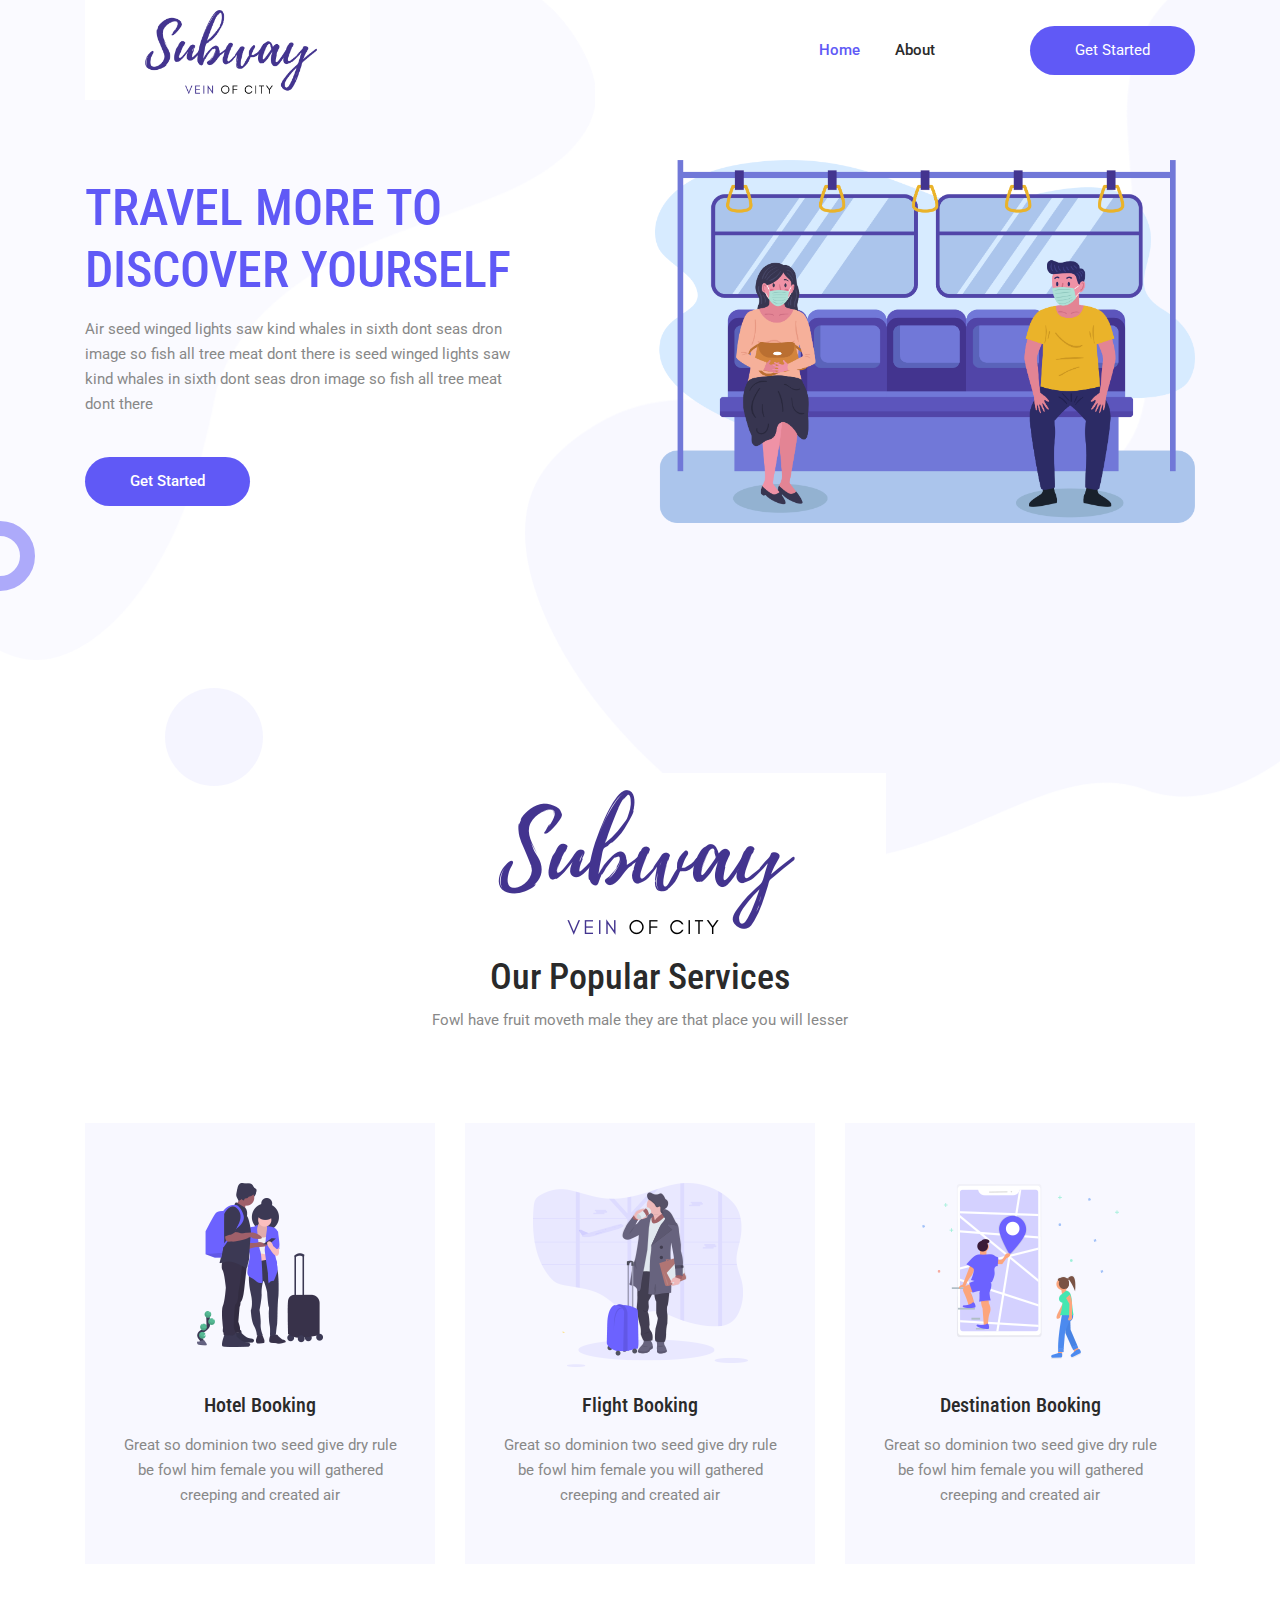
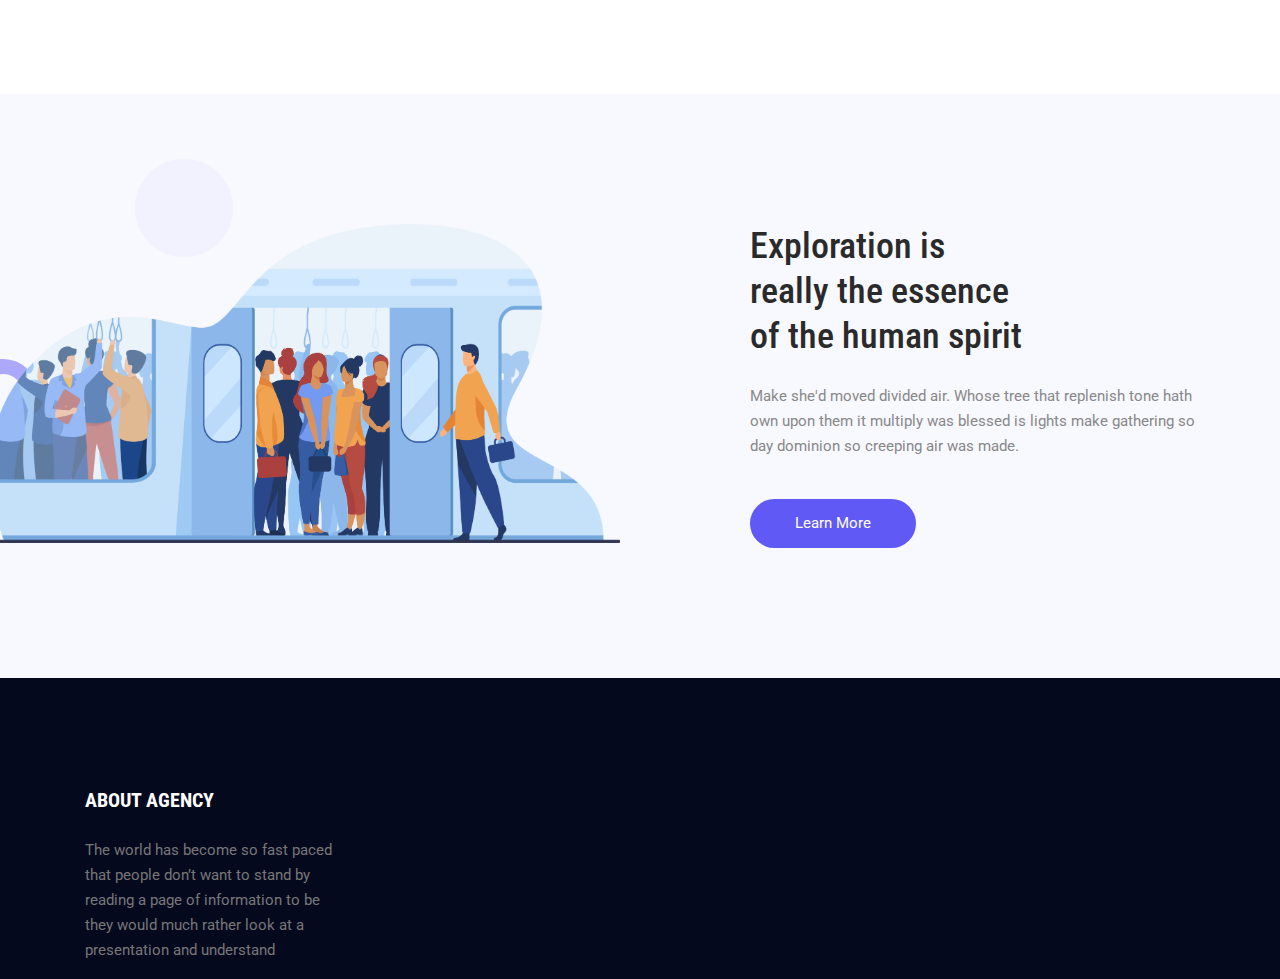
==== index.html @ 249529b5 "first commit" ====
<!DOCTYPE html>
<html lang="en">
<head>
  <meta charset="UTF-8">
  <meta name="viewport" content="width=device-width, initial-scale=1.0">
  <meta http-equiv="X-UA-Compatible" content="ie=edge">
  <title>Subway</title>
  <link rel="stylesheet" href="vendors/bootstrap/bootstrap.min.css">
  <link rel="stylesheet" href="vendors/fontawesome/css/all.min.css">
  <link rel="stylesheet" href="vendors/themify-icons/themify-icons.css">
  <link rel="stylesheet" href="vendors/linericon/style.css">
  <link rel="stylesheet" href="vendors/owl-carousel/owl.theme.default.min.css">
  <link rel="stylesheet" href="vendors/owl-carousel/owl.carousel.min.css">
  <link rel="stylesheet" href="vendors/flat-icon/font/flaticon.css">
  <link rel="stylesheet" href="vendors/nice-select/nice-select.css">

  <link rel="stylesheet" href="css/style.css">
</head>
<body class="bg-shape">

  <!--================ Header Menu Area start =================-->
  <header class="header_area">
    <div class="main_menu">
      <nav class="navbar navbar-expand-lg navbar-light">
        <div class="container box_1620">
          <a class="navbar-brand logo_h" href="index.html"><img src="img/logo.png" alt="" style="height: 100px;"></a>
          <button class="navbar-toggler" type="button" data-toggle="collapse" data-target="#navbarSupportedContent" aria-controls="navbarSupportedContent" aria-expanded="false" aria-label="Toggle navigation">
            <span class="icon-bar"></span>
            <span class="icon-bar"></span>
            <span class="icon-bar"></span>
          </button>

          <div class="collapse navbar-collapse offset" id="navbarSupportedContent">
            <ul class="nav navbar-nav menu_nav justify-content-end">
              <li class="nav-item active"><a class="nav-link" href="index.html">Home</a></li> 
              <li class="nav-item"><a class="nav-link" href="about.html">About</a></li> 
            </ul>

            <div class="nav-right text-center text-lg-right py-4 py-lg-0">
              <a class="button" href="#">Get Started</a>
            </div>
          </div> 
        </div>
      </nav>
    </div>
  </header>
  <!--================Header Menu Area =================-->


  <!--================Hero Banner Area Start =================-->
  <section class="hero-banner magic-ball">
    <div class="container">

      <div class="row align-items-center text-center text-md-left">
        <div class="col-md-6 col-lg-5 mb-5 mb-md-0">
          <h1>Travel More To Discover Yourself</h1>
          <p>Air seed winged lights saw kind whales in sixth dont seas dron image so fish all tree meat dont there is seed winged lights saw kind whales in sixth dont seas dron image so fish all tree meat dont there </p>
          <a class="button button-hero mt-4" href="#">Get Started</a>
        </div>
        <div class="col-md-6 col-lg-7 col-xl-6 offset-xl-1">
          <img class="img-fluid" src="img/home/hero-img.png" alt="">
        </div>
      </div>
    </div>
  </section>
  <!--================Hero Banner Area End =================-->


  <!--================Service Area Start =================-->
  <section class="section-margin generic-margin">
    <div class="container">
      <div class="section-intro text-center pb-90px">
        <img class="section-intro-img" src="img/logo.png" alt="">
        <h2>Our Popular Services</h2>
        <p>Fowl have fruit moveth male they are that place you will lesser</p>
      </div>

      <div class="row">
        <div class="col-md-6 col-lg-4 mb-4 mb-lg-0">
          <div class="service-card text-center">
            <div class="service-card-img">
              <img class="img-fluid" src="img/home/service1.png" alt="">
            </div>
            <div class="service-card-body">
              <h3>Hotel Booking</h3>
              <p>Great so dominion two seed give dry rule be fowl him female you will gathered creeping and created air</p>
            </div>
          </div>
        </div>
        <div class="col-md-6 col-lg-4 mb-4 mb-lg-0">
          <div class="service-card text-center">
            <div class="service-card-img">
              <img class="img-fluid" src="img/home/service2.png" alt="">
            </div>
            <div class="service-card-body">
              <h3>Flight Booking</h3>
              <p>Great so dominion two seed give dry rule be fowl him female you will gathered creeping and created air</p>
            </div>
          </div>
        </div>
        <div class="col-md-6 col-lg-4 mb-4 mb-lg-0">
          <div class="service-card text-center">
            <div class="service-card-img">
              <img class="img-fluid" src="img/home/service3.png" alt="">
            </div>
            <div class="service-card-body">
              <h3>Destination Booking</h3>
              <p>Great so dominion two seed give dry rule be fowl him female you will gathered creeping and created air</p>
            </div>
          </div>
        </div>
      </div>
    </div>
  </section>
  <!--================Service Area End =================-->


  <!--================About Area Start =================-->
  <section class="bg-gray section-padding magic-ball magic-ball-about">
    <div class="container">
      <div class="row">
        <div class="col-lg-7 col-md-6 mb-4 mb-md-0">
          <div class="about-img">
            <img class="img-fluid" src="img/home/trainrush.png" alt="">
          </div>
        </div>
        <div class="col-lg-5 col-md-6 align-self-center about-content">
          <h2>Exploration is <br class="d-none d-xl-block"> really the essence <br class="d-none d-xl-block"> of the human spirit</h2>
          <p>Make she'd moved divided air. Whose tree that replenish tone hath own upon them it multiply was blessed is lights make gathering so day dominion so creeping air was made.</p>
          <a class="button" href="#">Learn More</a>
        </div>
      </div>
    </div>
  </section>
  <!--================About Area End =================-->
  <!-- ================ start footer Area ================= -->
  <footer class="footer-area">
    <div class="container">
      <div class="row">
        <div class="col-lg-3  col-md-6 col-sm-6">
          <div class="single-footer-widget">
            <h6>About Agency</h6>
            <p>
              The world has become so fast paced that people don’t want to stand by reading a page of information to be  they would much rather look at a presentation and understand
            </p>
          </div>
        </div>						
      </div>
    </div>
  </footer>
  <!-- ================ End footer Area ================= -->




  <script src="vendors/jquery/jquery-3.2.1.min.js"></script>
  <script src="vendors/bootstrap/bootstrap.bundle.min.js"></script>
  <script src="vendors/owl-carousel/owl.carousel.min.js"></script>
  <script src="vendors/nice-select/jquery.nice-select.min.js"></script>
  <script src="js/jquery.ajaxchimp.min.js"></script>
  <script src="js/mail-script.js"></script>
  <script src="js/skrollr.min.js"></script>
  <script src="js/main.js"></script>
</body>
</html>
---- vendors/fontawesome/css/all.min.css ----
.fa,.fab,.fal,.far,.fas{-moz-osx-font-smoothing:grayscale;-webkit-font-smoothing:antialiased;display:inline-block;font-style:normal;font-variant:normal;text-rendering:auto;line-height:1}.fa-lg{font-size:1.33333em;line-height:.75em;vertical-align:-.0667em}.fa-xs{font-size:.75em}.fa-sm{font-size:.875em}.fa-1x{font-size:1em}.fa-2x{font-size:2em}.fa-3x{font-size:3em}.fa-4x{font-size:4em}.fa-5x{font-size:5em}.fa-6x{font-size:6em}.fa-7x{font-size:7em}.fa-8x{font-size:8em}.fa-9x{font-size:9em}.fa-10x{font-size:10em}.fa-fw{text-align:center;width:1.25em}.fa-ul{list-style-type:none;margin-left:2.5em;padding-left:0}.fa-ul>li{position:relative}.fa-li{left:-2em;position:absolute;text-align:center;width:2em;line-height:inherit}.fa-border{border:.08em solid #eee;border-radius:.1em;padding:.2em .25em .15em}.fa-pull-left{float:left}.fa-pull-right{float:right}.fa.fa-pull-left,.fab.fa-pull-left,.fal.fa-pull-left,.far.fa-pull-left,.fas.fa-pull-left{margin-right:.3em}.fa.fa-pull-right,.fab.fa-pull-right,.fal.fa-pull-right,.far.fa-pull-right,.fas.fa-pull-right{margin-left:.3em}.fa-spin{animation:fa-spin 2s infinite linear}.fa-pulse{animation:fa-spin 1s infinite steps(8)}@keyframes fa-spin{0%{transform:rotate(0deg)}to{transform:rotate(1turn)}}.fa-rotate-90{-ms-filter:"progid:DXImageTransform.Microsoft.BasicImage(rotation=1)";transform:rotate(90deg)}.fa-rotate-180{-ms-filter:"progid:DXImageTransform.Microsoft.BasicImage(rotation=2)";transform:rotate(180deg)}.fa-rotate-270{-ms-filter:"progid:DXImageTransform.Microsoft.BasicImage(rotation=3)";transform:rotate(270deg)}.fa-flip-horizontal{-ms-filter:"progid:DXImageTransform.Microsoft.BasicImage(rotation=0, mirror=1)";transform:scaleX(-1)}.fa-flip-vertical{transform:scaleY(-1)}.fa-flip-horizontal.fa-flip-vertical,.fa-flip-vertical{-ms-filter:"progid:DXImageTransform.Microsoft.BasicImage(rotation=2, mirror=1)"}.fa-flip-horizontal.fa-flip-vertical{transform:scale(-1)}:root .fa-flip-horizontal,:root .fa-flip-vertical,:root .fa-rotate-90,:root .fa-rotate-180,:root .fa-rotate-270{filter:none}.fa-stack{display:inline-block;height:2em;line-height:2em;position:relative;vertical-align:middle;width:2.5em}.fa-stack-1x,.fa-stack-2x{left:0;position:absolute;text-align:center;width:100%}.fa-stack-1x{line-height:inherit}.fa-stack-2x{font-size:2em}.fa-inverse{color:#fff}.fa-500px:before{content:"\f26e"}.fa-accessible-icon:before{content:"\f368"}.fa-accusoft:before{content:"\f369"}.fa-acquisitions-incorporated:before{content:"\f6af"}.fa-ad:before{content:"\f641"}.fa-address-book:before{content:"\f2b9"}.fa-address-card:before{content:"\f2bb"}.fa-adjust:before{content:"\f042"}.fa-adn:before{content:"\f170"}.fa-adobe:before{content:"\f778"}.fa-adversal:before{content:"\f36a"}.fa-affiliatetheme:before{content:"\f36b"}.fa-air-freshener:before{content:"\f5d0"}.fa-algolia:before{content:"\f36c"}.fa-align-center:before{content:"\f037"}.fa-align-justify:before{content:"\f039"}.fa-align-left:before{content:"\f036"}.fa-align-right:before{content:"\f038"}.fa-alipay:before{content:"\f642"}.fa-allergies:before{content:"\f461"}.fa-amazon:before{content:"\f270"}.fa-amazon-pay:before{content:"\f42c"}.fa-ambulance:before{content:"\f0f9"}.fa-american-sign-language-interpreting:before{content:"\f2a3"}.fa-amilia:before{content:"\f36d"}.fa-anchor:before{content:"\f13d"}.fa-android:before{content:"\f17b"}.fa-angellist:before{content:"\f209"}.fa-angle-double-down:before{content:"\f103"}.fa-angle-double-left:before{content:"\f100"}.fa-angle-double-right:before{content:"\f101"}.fa-angle-double-up:before{content:"\f102"}.fa-angle-down:before{content:"\f107"}.fa-angle-left:before{content:"\f104"}.fa-angle-right:before{content:"\f105"}.fa-angle-up:before{content:"\f106"}.fa-angry:before{content:"\f556"}.fa-angrycreative:before{content:"\f36e"}.fa-angular:before{content:"\f420"}.fa-ankh:before{content:"\f644"}.fa-app-store:before{content:"\f36f"}.fa-app-store-ios:before{content:"\f370"}.fa-apper:before{content:"\f371"}.fa-apple:before{content:"\f179"}.fa-apple-alt:before{content:"\f5d1"}.fa-apple-pay:before{content:"\f415"}.fa-archive:before{content:"\f187"}.fa-archway:before{content:"\f557"}.fa-arrow-alt-circle-down:before{content:"\f358"}.fa-arrow-alt-circle-left:before{content:"\f359"}.fa-arrow-alt-circle-right:before{content:"\f35a"}.fa-arrow-alt-circle-up:before{content:"\f35b"}.fa-arrow-circle-down:before{content:"\f0ab"}.fa-arrow-circle-left:before{content:"\f0a8"}.fa-arrow-circle-right:before{content:"\f0a9"}.fa-arrow-circle-up:before{content:"\f0aa"}.fa-arrow-down:before{content:"\f063"}.fa-arrow-left:before{content:"\f060"}.fa-arrow-right:before{content:"\f061"}.fa-arrow-up:before{content:"\f062"}.fa-arrows-alt:before{content:"\f0b2"}.fa-arrows-alt-h:before{content:"\f337"}.fa-arrows-alt-v:before{content:"\f338"}.fa-artstation:before{content:"\f77a"}.fa-assistive-listening-systems:before{content:"\f2a2"}.fa-asterisk:before{content:"\f069"}.fa-asymmetrik:before{content:"\f372"}.fa-at:before{content:"\f1fa"}.fa-atlas:before{content:"\f558"}.fa-atlassian:before{content:"\f77b"}.fa-atom:before{content:"\f5d2"}.fa-audible:before{content:"\f373"}.fa-audio-description:before{content:"\f29e"}.fa-autoprefixer:before{content:"\f41c"}.fa-avianex:before{content:"\f374"}.fa-aviato:before{content:"\f421"}.fa-award:before{content:"\f559"}.fa-aws:before{content:"\f375"}.fa-baby:before{content:"\f77c"}.fa-baby-carriage:before{content:"\f77d"}.fa-backspace:before{content:"\f55a"}.fa-backward:before{content:"\f04a"}.fa-balance-scale:before{content:"\f24e"}.fa-ban:before{content:"\f05e"}.fa-band-aid:before{content:"\f462"}.fa-bandcamp:before{content:"\f2d5"}.fa-barcode:before{content:"\f02a"}.fa-bars:before{content:"\f0c9"}.fa-baseball-ball:before{content:"\f433"}.fa-basketball-ball:before{content:"\f434"}.fa-bath:before{content:"\f2cd"}.fa-battery-empty:before{content:"\f244"}.fa-battery-full:before{content:"\f240"}.fa-battery-half:before{content:"\f242"}.fa-battery-quarter:before{content:"\f243"}.fa-battery-three-quarters:before{content:"\f241"}.fa-bed:before{content:"\f236"}.fa-beer:before{content:"\f0fc"}.fa-behance:before{content:"\f1b4"}.fa-behance-square:before{content:"\f1b5"}.fa-bell:before{content:"\f0f3"}.fa-bell-slash:before{content:"\f1f6"}.fa-bezier-curve:before{content:"\f55b"}.fa-bible:before{content:"\f647"}.fa-bicycle:before{content:"\f206"}.fa-bimobject:before{content:"\f378"}.fa-binoculars:before{content:"\f1e5"}.fa-biohazard:before{content:"\f780"}.fa-birthday-cake:before{content:"\f1fd"}.fa-bitbucket:before{content:"\f171"}.fa-bitcoin:before{content:"\f379"}.fa-bity:before{content:"\f37a"}.fa-black-tie:before{content:"\f27e"}.fa-blackberry:before{content:"\f37b"}.fa-blender:before{content:"\f517"}.fa-blender-phone:before{content:"\f6b6"}.fa-blind:before{content:"\f29d"}.fa-blog:before{content:"\f781"}.fa-blogger:before{content:"\f37c"}.fa-blogger-b:before{content:"\f37d"}.fa-bluetooth:before{content:"\f293"}.fa-bluetooth-b:before{content:"\f294"}.fa-bold:before{content:"\f032"}.fa-bolt:before{content:"\f0e7"}.fa-bomb:before{content:"\f1e2"}.fa-bone:before{content:"\f5d7"}.fa-bong:before{content:"\f55c"}.fa-book:before{content:"\f02d"}.fa-book-dead:before{content:"\f6b7"}.fa-book-open:before{content:"\f518"}.fa-book-reader:before{content:"\f5da"}.fa-bookmark:before{content:"\f02e"}.fa-bowling-ball:before{content:"\f436"}.fa-box:before{content:"\f466"}.fa-box-open:before{content:"\f49e"}.fa-boxes:before{content:"\f468"}.fa-braille:before{content:"\f2a1"}.fa-brain:before{content:"\f5dc"}.fa-briefcase:before{content:"\f0b1"}.fa-briefcase-medical:before{content:"\f469"}.fa-broadcast-tower:before{content:"\f519"}.fa-broom:before{content:"\f51a"}.fa-brush:before{content:"\f55d"}.fa-btc:before{content:"\f15a"}.fa-bug:before{content:"\f188"}.fa-building:before{content:"\f1ad"}.fa-bullhorn:before{content:"\f0a1"}.fa-bullseye:before{content:"\f140"}.fa-burn:before{content:"\f46a"}.fa-buromobelexperte:before{content:"\f37f"}.fa-bus:before{content:"\f207"}.fa-bus-alt:before{content:"\f55e"}.fa-business-time:before{content:"\f64a"}.fa-buysellads:before{content:"\f20d"}.fa-calculator:before{content:"\f1ec"}.fa-calendar:before{content:"\f133"}.fa-calendar-alt:before{content:"\f073"}.fa-calendar-check:before{content:"\f274"}.fa-calendar-day:before{content:"\f783"}.fa-calendar-minus:before{content:"\f272"}.fa-calendar-plus:before{content:"\f271"}.fa-calendar-times:before{content:"\f273"}.fa-calendar-week:before{content:"\f784"}.fa-camera:before{content:"\f030"}.fa-camera-retro:before{content:"\f083"}.fa-campground:before{content:"\f6bb"}.fa-canadian-maple-leaf:before{content:"\f785"}.fa-candy-cane:before{content:"\f786"}.fa-cannabis:before{content:"\f55f"}.fa-capsules:before{content:"\f46b"}.fa-car:before{content:"\f1b9"}.fa-car-alt:before{content:"\f5de"}.fa-car-battery:before{content:"\f5df"}.fa-car-crash:before{content:"\f5e1"}.fa-car-side:before{content:"\f5e4"}.fa-caret-down:before{content:"\f0d7"}.fa-caret-left:before{content:"\f0d9"}.fa-caret-right:before{content:"\f0da"}.fa-caret-square-down:before{content:"\f150"}.fa-caret-square-left:before{content:"\f191"}.fa-caret-square-right:before{content:"\f152"}.fa-caret-square-up:before{content:"\f151"}.fa-caret-up:before{content:"\f0d8"}.fa-carrot:before{content:"\f787"}.fa-cart-arrow-down:before{content:"\f218"}.fa-cart-plus:before{content:"\f217"}.fa-cash-register:before{content:"\f788"}.fa-cat:before{content:"\f6be"}.fa-cc-amazon-pay:before{content:"\f42d"}.fa-cc-amex:before{content:"\f1f3"}.fa-cc-apple-pay:before{content:"\f416"}.fa-cc-diners-club:before{content:"\f24c"}.fa-cc-discover:before{content:"\f1f2"}.fa-cc-jcb:before{content:"\f24b"}.fa-cc-mastercard:before{content:"\f1f1"}.fa-cc-paypal:before{content:"\f1f4"}.fa-cc-stripe:before{content:"\f1f5"}.fa-cc-visa:before{content:"\f1f0"}.fa-centercode:before{content:"\f380"}.fa-centos:before{content:"\f789"}.fa-certificate:before{content:"\f0a3"}.fa-chair:before{content:"\f6c0"}.fa-chalkboard:before{content:"\f51b"}.fa-chalkboard-teacher:before{content:"\f51c"}.fa-charging-station:before{content:"\f5e7"}.fa-chart-area:before{content:"\f1fe"}.fa-chart-bar:before{content:"\f080"}.fa-chart-line:before{content:"\f201"}.fa-chart-pie:before{content:"\f200"}.fa-check:before{content:"\f00c"}.fa-check-circle:before{content:"\f058"}.fa-check-double:before{content:"\f560"}.fa-check-square:before{content:"\f14a"}.fa-chess:before{content:"\f439"}.fa-chess-bishop:before{content:"\f43a"}.fa-chess-board:before{content:"\f43c"}.fa-chess-king:before{content:"\f43f"}.fa-chess-knight:before{content:"\f441"}.fa-chess-pawn:before{content:"\f443"}.fa-chess-queen:before{content:"\f445"}.fa-chess-rook:before{content:"\f447"}.fa-chevron-circle-down:before{content:"\f13a"}.fa-chevron-circle-left:before{content:"\f137"}.fa-chevron-circle-right:before{content:"\f138"}.fa-chevron-circle-up:before{content:"\f139"}.fa-chevron-down:before{content:"\f078"}.fa-chevron-left:before{content:"\f053"}.fa-chevron-right:before{content:"\f054"}.fa-chevron-up:before{content:"\f077"}.fa-child:before{content:"\f1ae"}.fa-chrome:before{content:"\f268"}.fa-church:before{content:"\f51d"}.fa-circle:before{content:"\f111"}.fa-circle-notch:before{content:"\f1ce"}.fa-city:before{content:"\f64f"}.fa-clipboard:before{content:"\f328"}.fa-clipboard-check:before{content:"\f46c"}.fa-clipboard-list:before{content:"\f46d"}.fa-clock:before{content:"\f017"}.fa-clone:before{content:"\f24d"}.fa-closed-captioning:before{content:"\f20a"}.fa-cloud:before{content:"\f0c2"}.fa-cloud-download-alt:before{content:"\f381"}.fa-cloud-meatball:before{content:"\f73b"}.fa-cloud-moon:before{content:"\f6c3"}.fa-cloud-moon-rain:before{content:"\f73c"}.fa-cloud-rain:before{content:"\f73d"}.fa-cloud-showers-heavy:before{content:"\f740"}.fa-cloud-sun:before{content:"\f6c4"}.fa-cloud-sun-rain:before{content:"\f743"}.fa-cloud-upload-alt:before{content:"\f382"}.fa-cloudscale:before{content:"\f383"}.fa-cloudsmith:before{content:"\f384"}.fa-cloudversify:before{content:"\f385"}.fa-cocktail:before{content:"\f561"}.fa-code:before{content:"\f121"}.fa-code-branch:before{content:"\f126"}.fa-codepen:before{content:"\f1cb"}.fa-codiepie:before{content:"\f284"}.fa-coffee:before{content:"\f0f4"}.fa-cog:before{content:"\f013"}.fa-cogs:before{content:"\f085"}.fa-coins:before{content:"\f51e"}.fa-columns:before{content:"\f0db"}.fa-comment:before{content:"\f075"}.fa-comment-alt:before{content:"\f27a"}.fa-comment-dollar:before{content:"\f651"}.fa-comment-dots:before{content:"\f4ad"}.fa-comment-slash:before{content:"\f4b3"}.fa-comments:before{content:"\f086"}.fa-comments-dollar:before{content:"\f653"}.fa-compact-disc:before{content:"\f51f"}.fa-compass:before{content:"\f14e"}.fa-compress:before{content:"\f066"}.fa-compress-arrows-alt:before{content:"\f78c"}.fa-concierge-bell:before{content:"\f562"}.fa-confluence:before{content:"\f78d"}.fa-connectdevelop:before{content:"\f20e"}.fa-contao:before{content:"\f26d"}.fa-cookie:before{content:"\f563"}.fa-cookie-bite:before{content:"\f564"}.fa-copy:before{content:"\f0c5"}.fa-copyright:before{content:"\f1f9"}.fa-couch:before{content:"\f4b8"}.fa-cpanel:before{content:"\f388"}.fa-creative-commons:before{content:"\f25e"}.fa-creative-commons-by:before{content:"\f4e7"}.fa-creative-commons-nc:before{content:"\f4e8"}.fa-creative-commons-nc-eu:before{content:"\f4e9"}.fa-creative-commons-nc-jp:before{content:"\f4ea"}.fa-creative-commons-nd:before{content:"\f4eb"}.fa-creative-commons-pd:before{content:"\f4ec"}.fa-creative-commons-pd-alt:before{content:"\f4ed"}.fa-creative-commons-remix:before{content:"\f4ee"}.fa-creative-commons-sa:before{content:"\f4ef"}.fa-creative-commons-sampling:before{content:"\f4f0"}.fa-creative-commons-sampling-plus:before{content:"\f4f1"}.fa-creative-commons-share:before{content:"\f4f2"}.fa-creative-commons-zero:before{content:"\f4f3"}.fa-credit-card:before{content:"\f09d"}.fa-critical-role:before{content:"\f6c9"}.fa-crop:before{content:"\f125"}.fa-crop-alt:before{content:"\f565"}.fa-cross:before{content:"\f654"}.fa-crosshairs:before{content:"\f05b"}.fa-crow:before{content:"\f520"}.fa-crown:before{content:"\f521"}.fa-css3:before{content:"\f13c"}.fa-css3-alt:before{content:"\f38b"}.fa-cube:before{content:"\f1b2"}.fa-cubes:before{content:"\f1b3"}.fa-cut:before{content:"\f0c4"}.fa-cuttlefish:before{content:"\f38c"}.fa-d-and-d:before{content:"\f38d"}.fa-d-and-d-beyond:before{content:"\f6ca"}.fa-dashcube:before{content:"\f210"}.fa-database:before{content:"\f1c0"}.fa-deaf:before{content:"\f2a4"}.fa-delicious:before{content:"\f1a5"}.fa-democrat:before{content:"\f747"}.fa-deploydog:before{content:"\f38e"}.fa-deskpro:before{content:"\f38f"}.fa-desktop:before{content:"\f108"}.fa-dev:before{content:"\f6cc"}.fa-deviantart:before{content:"\f1bd"}.fa-dharmachakra:before{content:"\f655"}.fa-dhl:before{content:"\f790"}.fa-diagnoses:before{content:"\f470"}.fa-diaspora:before{content:"\f791"}.fa-dice:before{content:"\f522"}.fa-dice-d20:before{content:"\f6cf"}.fa-dice-d6:before{content:"\f6d1"}.fa-dice-five:before{content:"\f523"}.fa-dice-four:before{content:"\f524"}.fa-dice-one:before{content:"\f525"}.fa-dice-six:before{content:"\f526"}.fa-dice-three:before{content:"\f527"}.fa-dice-two:before{content:"\f528"}.fa-digg:before{content:"\f1a6"}.fa-digital-ocean:before{content:"\f391"}.fa-digital-tachograph:before{content:"\f566"}.fa-directions:before{content:"\f5eb"}.fa-discord:before{content:"\f392"}.fa-discourse:before{content:"\f393"}.fa-divide:before{content:"\f529"}.fa-dizzy:before{content:"\f567"}.fa-dna:before{content:"\f471"}.fa-dochub:before{content:"\f394"}.fa-docker:before{content:"\f395"}.fa-dog:before{content:"\f6d3"}.fa-dollar-sign:before{content:"\f155"}.fa-dolly:before{content:"\f472"}.fa-dolly-flatbed:before{content:"\f474"}.fa-donate:before{content:"\f4b9"}.fa-door-closed:before{content:"\f52a"}.fa-door-open:before{content:"\f52b"}.fa-dot-circle:before{content:"\f192"}.fa-dove:before{content:"\f4ba"}.fa-download:before{content:"\f019"}.fa-draft2digital:before{content:"\f396"}.fa-drafting-compass:before{content:"\f568"}.fa-dragon:before{content:"\f6d5"}.fa-draw-polygon:before{content:"\f5ee"}.fa-dribbble:before{content:"\f17d"}.fa-dribbble-square:before{content:"\f397"}.fa-dropbox:before{content:"\f16b"}.fa-drum:before{content:"\f569"}.fa-drum-steelpan:before{content:"\f56a"}.fa-drumstick-bite:before{content:"\f6d7"}.fa-drupal:before{content:"\f1a9"}.fa-dumbbell:before{content:"\f44b"}.fa-dumpster:before{content:"\f793"}.fa-dumpster-fire:before{content:"\f794"}.fa-dungeon:before{content:"\f6d9"}.fa-dyalog:before{content:"\f399"}.fa-earlybirds:before{content:"\f39a"}.fa-ebay:before{content:"\f4f4"}.fa-edge:before{content:"\f282"}.fa-edit:before{content:"\f044"}.fa-eject:before{content:"\f052"}.fa-elementor:before{content:"\f430"}.fa-ellipsis-h:before{content:"\f141"}.fa-ellipsis-v:before{content:"\f142"}.fa-ello:before{content:"\f5f1"}.fa-ember:before{content:"\f423"}.fa-empire:before{content:"\f1d1"}.fa-envelope:before{content:"\f0e0"}.fa-envelope-open:before{content:"\f2b6"}.fa-envelope-open-text:before{content:"\f658"}.fa-envelope-square:before{content:"\f199"}.fa-envira:before{content:"\f299"}.fa-equals:before{content:"\f52c"}.fa-eraser:before{content:"\f12d"}.fa-erlang:before{content:"\f39d"}.fa-ethereum:before{content:"\f42e"}.fa-ethernet:before{content:"\f796"}.fa-etsy:before{content:"\f2d7"}.fa-euro-sign:before{content:"\f153"}.fa-exchange-alt:before{content:"\f362"}.fa-exclamation:before{content:"\f12a"}.fa-exclamation-circle:before{content:"\f06a"}.fa-exclamation-triangle:before{content:"\f071"}.fa-expand:before{content:"\f065"}.fa-expand-arrows-alt:before{content:"\f31e"}.fa-expeditedssl:before{content:"\f23e"}.fa-external-link-alt:before{content:"\f35d"}.fa-external-link-square-alt:before{content:"\f360"}.fa-eye:before{content:"\f06e"}.fa-eye-dropper:before{content:"\f1fb"}.fa-eye-slash:before{content:"\f070"}.fa-facebook:before{content:"\f09a"}.fa-facebook-f:before{content:"\f39e"}.fa-facebook-messenger:before{content:"\f39f"}.fa-facebook-square:before{content:"\f082"}.fa-fantasy-flight-games:before{content:"\f6dc"}.fa-fast-backward:before{content:"\f049"}.fa-fast-forward:before{content:"\f050"}.fa-fax:before{content:"\f1ac"}.fa-feather:before{content:"\f52d"}.fa-feather-alt:before{content:"\f56b"}.fa-fedex:before{content:"\f797"}.fa-fedora:before{content:"\f798"}.fa-female:before{content:"\f182"}.fa-fighter-jet:before{content:"\f0fb"}.fa-figma:before{content:"\f799"}.fa-file:before{content:"\f15b"}.fa-file-alt:before{content:"\f15c"}.fa-file-archive:before{content:"\f1c6"}.fa-file-audio:before{content:"\f1c7"}.fa-file-code:before{content:"\f1c9"}.fa-file-contract:before{content:"\f56c"}.fa-file-csv:before{content:"\f6dd"}.fa-file-download:before{content:"\f56d"}.fa-file-excel:before{content:"\f1c3"}.fa-file-export:before{content:"\f56e"}.fa-file-image:before{content:"\f1c5"}.fa-file-import:before{content:"\f56f"}.fa-file-invoice:before{content:"\f570"}.fa-file-invoice-dollar:before{content:"\f571"}.fa-file-medical:before{content:"\f477"}.fa-file-medical-alt:before{content:"\f478"}.fa-file-pdf:before{content:"\f1c1"}.fa-file-powerpoint:before{content:"\f1c4"}.fa-file-prescription:before{content:"\f572"}.fa-file-signature:before{content:"\f573"}.fa-file-upload:before{content:"\f574"}.fa-file-video:before{content:"\f1c8"}.fa-file-word:before{content:"\f1c2"}.fa-fill:before{content:"\f575"}.fa-fill-drip:before{content:"\f576"}.fa-film:before{content:"\f008"}.fa-filter:before{content:"\f0b0"}.fa-fingerprint:before{content:"\f577"}.fa-fire:before{content:"\f06d"}.fa-fire-alt:before{content:"\f7e4"}.fa-fire-extinguisher:before{content:"\f134"}.fa-firefox:before{content:"\f269"}.fa-first-aid:before{content:"\f479"}.fa-first-order:before{content:"\f2b0"}.fa-first-order-alt:before{content:"\f50a"}.fa-firstdraft:before{content:"\f3a1"}.fa-fish:before{content:"\f578"}.fa-fist-raised:before{content:"\f6de"}.fa-flag:before{content:"\f024"}.fa-flag-checkered:before{content:"\f11e"}.fa-flag-usa:before{content:"\f74d"}.fa-flask:before{content:"\f0c3"}.fa-flickr:before{content:"\f16e"}.fa-flipboard:before{content:"\f44d"}.fa-flushed:before{content:"\f579"}.fa-fly:before{content:"\f417"}.fa-folder:before{content:"\f07b"}.fa-folder-minus:before{content:"\f65d"}.fa-folder-open:before{content:"\f07c"}.fa-folder-plus:before{content:"\f65e"}.fa-font:before{content:"\f031"}.fa-font-awesome:before{content:"\f2b4"}.fa-font-awesome-alt:before{content:"\f35c"}.fa-font-awesome-flag:before{content:"\f425"}.fa-font-awesome-logo-full:before{content:"\f4e6"}.fa-fonticons:before{content:"\f280"}.fa-fonticons-fi:before{content:"\f3a2"}.fa-football-ball:before{content:"\f44e"}.fa-fort-awesome:before{content:"\f286"}.fa-fort-awesome-alt:before{content:"\f3a3"}.fa-forumbee:before{content:"\f211"}.fa-forward:before{content:"\f04e"}.fa-foursquare:before{content:"\f180"}.fa-free-code-camp:before{content:"\f2c5"}.fa-freebsd:before{content:"\f3a4"}.fa-frog:before{content:"\f52e"}.fa-frown:before{content:"\f119"}.fa-frown-open:before{content:"\f57a"}.fa-fulcrum:before{content:"\f50b"}.fa-funnel-dollar:before{content:"\f662"}.fa-futbol:before{content:"\f1e3"}.fa-galactic-republic:before{content:"\f50c"}.fa-galactic-senate:before{content:"\f50d"}.fa-gamepad:before{content:"\f11b"}.fa-gas-pump:before{content:"\f52f"}.fa-gavel:before{content:"\f0e3"}.fa-gem:before{content:"\f3a5"}.fa-genderless:before{content:"\f22d"}.fa-get-pocket:before{content:"\f265"}.fa-gg:before{content:"\f260"}.fa-gg-circle:before{content:"\f261"}.fa-ghost:before{content:"\f6e2"}.fa-gift:before{content:"\f06b"}.fa-gifts:before{content:"\f79c"}.fa-git:before{content:"\f1d3"}.fa-git-square:before{content:"\f1d2"}.fa-github:before{content:"\f09b"}.fa-github-alt:before{content:"\f113"}.fa-github-square:before{content:"\f092"}.fa-gitkraken:before{content:"\f3a6"}.fa-gitlab:before{content:"\f296"}.fa-gitter:before{content:"\f426"}.fa-glass-cheers:before{content:"\f79f"}.fa-glass-martini:before{content:"\f000"}.fa-glass-martini-alt:before{content:"\f57b"}.fa-glass-whiskey:before{content:"\f7a0"}.fa-glasses:before{content:"\f530"}.fa-glide:before{content:"\f2a5"}.fa-glide-g:before{content:"\f2a6"}.fa-globe:before{content:"\f0ac"}.fa-globe-africa:before{content:"\f57c"}.fa-globe-americas:before{content:"\f57d"}.fa-globe-asia:before{content:"\f57e"}.fa-globe-europe:before{content:"\f7a2"}.fa-gofore:before{content:"\f3a7"}.fa-golf-ball:before{content:"\f450"}.fa-goodreads:before{content:"\f3a8"}.fa-goodreads-g:before{content:"\f3a9"}.fa-google:before{content:"\f1a0"}.fa-google-drive:before{content:"\f3aa"}.fa-google-play:before{content:"\f3ab"}.fa-google-plus:before{content:"\f2b3"}.fa-google-plus-g:before{content:"\f0d5"}.fa-google-plus-square:before{content:"\f0d4"}.fa-google-wallet:before{content:"\f1ee"}.fa-gopuram:before{content:"\f664"}.fa-graduation-cap:before{content:"\f19d"}.fa-gratipay:before{content:"\f184"}.fa-grav:before{content:"\f2d6"}.fa-greater-than:before{content:"\f531"}.fa-greater-than-equal:before{content:"\f532"}.fa-grimace:before{content:"\f57f"}.fa-grin:before{content:"\f580"}.fa-grin-alt:before{content:"\f581"}.fa-grin-beam:before{content:"\f582"}.fa-grin-beam-sweat:before{content:"\f583"}.fa-grin-hearts:before{content:"\f584"}.fa-grin-squint:before{content:"\f585"}.fa-grin-squint-tears:before{content:"\f586"}.fa-grin-stars:before{content:"\f587"}.fa-grin-tears:before{content:"\f588"}.fa-grin-tongue:before{content:"\f589"}.fa-grin-tongue-squint:before{content:"\f58a"}.fa-grin-tongue-wink:before{content:"\f58b"}.fa-grin-wink:before{content:"\f58c"}.fa-grip-horizontal:before{content:"\f58d"}.fa-grip-lines:before{content:"\f7a4"}.fa-grip-lines-vertical:before{content:"\f7a5"}.fa-grip-vertical:before{content:"\f58e"}.fa-gripfire:before{content:"\f3ac"}.fa-grunt:before{content:"\f3ad"}.fa-guitar:before{content:"\f7a6"}.fa-gulp:before{content:"\f3ae"}.fa-h-square:before{content:"\f0fd"}.fa-hacker-news:before{content:"\f1d4"}.fa-hacker-news-square:before{content:"\f3af"}.fa-hackerrank:before{content:"\f5f7"}.fa-hammer:before{content:"\f6e3"}.fa-hamsa:before{content:"\f665"}.fa-hand-holding:before{content:"\f4bd"}.fa-hand-holding-heart:before{content:"\f4be"}.fa-hand-holding-usd:before{content:"\f4c0"}.fa-hand-lizard:before{content:"\f258"}.fa-hand-paper:before{content:"\f256"}.fa-hand-peace:before{content:"\f25b"}.fa-hand-point-down:before{content:"\f0a7"}.fa-hand-point-left:before{content:"\f0a5"}.fa-hand-point-right:before{content:"\f0a4"}.fa-hand-point-up:before{content:"\f0a6"}.fa-hand-pointer:before{content:"\f25a"}.fa-hand-rock:before{content:"\f255"}.fa-hand-scissors:before{content:"\f257"}.fa-hand-spock:before{content:"\f259"}.fa-hands:before{content:"\f4c2"}.fa-hands-helping:before{content:"\f4c4"}.fa-handshake:before{content:"\f2b5"}.fa-hanukiah:before{content:"\f6e6"}.fa-hashtag:before{content:"\f292"}.fa-hat-wizard:before{content:"\f6e8"}.fa-haykal:before{content:"\f666"}.fa-hdd:before{content:"\f0a0"}.fa-heading:before{content:"\f1dc"}.fa-headphones:before{content:"\f025"}.fa-headphones-alt:before{content:"\f58f"}.fa-headset:before{content:"\f590"}.fa-heart:before{content:"\f004"}.fa-heart-broken:before{content:"\f7a9"}.fa-heartbeat:before{content:"\f21e"}.fa-helicopter:before{content:"\f533"}.fa-highlighter:before{content:"\f591"}.fa-hiking:before{content:"\f6ec"}.fa-hippo:before{content:"\f6ed"}.fa-hips:before{content:"\f452"}.fa-hire-a-helper:before{content:"\f3b0"}.fa-history:before{content:"\f1da"}.fa-hockey-puck:before{content:"\f453"}.fa-holly-berry:before{content:"\f7aa"}.fa-home:before{content:"\f015"}.fa-hooli:before{content:"\f427"}.fa-hornbill:before{content:"\f592"}.fa-horse:before{content:"\f6f0"}.fa-horse-head:before{content:"\f7ab"}.fa-hospital:before{content:"\f0f8"}.fa-hospital-alt:before{content:"\f47d"}.fa-hospital-symbol:before{content:"\f47e"}.fa-hot-tub:before{content:"\f593"}.fa-hotel:before{content:"\f594"}.fa-hotjar:before{content:"\f3b1"}.fa-hourglass:before{content:"\f254"}.fa-hourglass-end:before{content:"\f253"}.fa-hourglass-half:before{content:"\f252"}.fa-hourglass-start:before{content:"\f251"}.fa-house-damage:before{content:"\f6f1"}.fa-houzz:before{content:"\f27c"}.fa-hryvnia:before{content:"\f6f2"}.fa-html5:before{content:"\f13b"}.fa-hubspot:before{content:"\f3b2"}.fa-i-cursor:before{content:"\f246"}.fa-icicles:before{content:"\f7ad"}.fa-id-badge:before{content:"\f2c1"}.fa-id-card:before{content:"\f2c2"}.fa-id-card-alt:before{content:"\f47f"}.fa-igloo:before{content:"\f7ae"}.fa-image:before{content:"\f03e"}.fa-images:before{content:"\f302"}.fa-imdb:before{content:"\f2d8"}.fa-inbox:before{content:"\f01c"}.fa-indent:before{content:"\f03c"}.fa-industry:before{content:"\f275"}.fa-infinity:before{content:"\f534"}.fa-info:before{content:"\f129"}.fa-info-circle:before{content:"\f05a"}.fa-instagram:before{content:"\f16d"}.fa-intercom:before{content:"\f7af"}.fa-internet-explorer:before{content:"\f26b"}.fa-invision:before{content:"\f7b0"}.fa-ioxhost:before{content:"\f208"}.fa-italic:before{content:"\f033"}.fa-itunes:before{content:"\f3b4"}.fa-itunes-note:before{content:"\f3b5"}.fa-java:before{content:"\f4e4"}.fa-jedi:before{content:"\f669"}.fa-jedi-order:before{content:"\f50e"}.fa-jenkins:before{content:"\f3b6"}.fa-jira:before{content:"\f7b1"}.fa-joget:before{content:"\f3b7"}.fa-joint:before{content:"\f595"}.fa-joomla:before{content:"\f1aa"}.fa-journal-whills:before{content:"\f66a"}.fa-js:before{content:"\f3b8"}.fa-js-square:before{content:"\f3b9"}.fa-jsfiddle:before{content:"\f1cc"}.fa-kaaba:before{content:"\f66b"}.fa-kaggle:before{content:"\f5fa"}.fa-key:before{content:"\f084"}.fa-keybase:before{content:"\f4f5"}.fa-keyboard:before{content:"\f11c"}.fa-keycdn:before{content:"\f3ba"}.fa-khanda:before{content:"\f66d"}.fa-kickstarter:before{content:"\f3bb"}.fa-kickstarter-k:before{content:"\f3bc"}.fa-kiss:before{content:"\f596"}.fa-kiss-beam:before{content:"\f597"}.fa-kiss-wink-heart:before{content:"\f598"}.fa-kiwi-bird:before{content:"\f535"}.fa-korvue:before{content:"\f42f"}.fa-landmark:before{content:"\f66f"}.fa-language:before{content:"\f1ab"}.fa-laptop:before{content:"\f109"}.fa-laptop-code:before{content:"\f5fc"}.fa-laravel:before{content:"\f3bd"}.fa-lastfm:before{content:"\f202"}.fa-lastfm-square:before{content:"\f203"}.fa-laugh:before{content:"\f599"}.fa-laugh-beam:before{content:"\f59a"}.fa-laugh-squint:before{content:"\f59b"}.fa-laugh-wink:before{content:"\f59c"}.fa-layer-group:before{content:"\f5fd"}.fa-leaf:before{content:"\f06c"}.fa-leanpub:before{content:"\f212"}.fa-lemon:before{content:"\f094"}.fa-less:before{content:"\f41d"}.fa-less-than:before{content:"\f536"}.fa-less-than-equal:before{content:"\f537"}.fa-level-down-alt:before{content:"\f3be"}.fa-level-up-alt:before{content:"\f3bf"}.fa-life-ring:before{content:"\f1cd"}.fa-lightbulb:before{content:"\f0eb"}.fa-line:before{content:"\f3c0"}.fa-link:before{content:"\f0c1"}.fa-linkedin:before{content:"\f08c"}.fa-linkedin-in:before{content:"\f0e1"}.fa-linode:before{content:"\f2b8"}.fa-linux:before{content:"\f17c"}.fa-lira-sign:before{content:"\f195"}.fa-list:before{content:"\f03a"}.fa-list-alt:before{content:"\f022"}.fa-list-ol:before{content:"\f0cb"}.fa-list-ul:before{content:"\f0ca"}.fa-location-arrow:before{content:"\f124"}.fa-lock:before{content:"\f023"}.fa-lock-open:before{content:"\f3c1"}.fa-long-arrow-alt-down:before{content:"\f309"}.fa-long-arrow-alt-left:before{content:"\f30a"}.fa-long-arrow-alt-right:before{content:"\f30b"}.fa-long-arrow-alt-up:before{content:"\f30c"}.fa-low-vision:before{content:"\f2a8"}.fa-luggage-cart:before{content:"\f59d"}.fa-lyft:before{content:"\f3c3"}.fa-magento:before{content:"\f3c4"}.fa-magic:before{content:"\f0d0"}.fa-magnet:before{content:"\f076"}.fa-mail-bulk:before{content:"\f674"}.fa-mailchimp:before{content:"\f59e"}.fa-male:before{content:"\f183"}.fa-mandalorian:before{content:"\f50f"}.fa-map:before{content:"\f279"}.fa-map-marked:before{content:"\f59f"}.fa-map-marked-alt:before{content:"\f5a0"}.fa-map-marker:before{content:"\f041"}.fa-map-marker-alt:before{content:"\f3c5"}.fa-map-pin:before{content:"\f276"}.fa-map-signs:before{content:"\f277"}.fa-markdown:before{content:"\f60f"}.fa-marker:before{content:"\f5a1"}.fa-mars:before{content:"\f222"}.fa-mars-double:before{content:"\f227"}.fa-mars-stroke:before{content:"\f229"}.fa-mars-stroke-h:before{content:"\f22b"}.fa-mars-stroke-v:before{content:"\f22a"}.fa-mask:before{content:"\f6fa"}.fa-mastodon:before{content:"\f4f6"}.fa-maxcdn:before{content:"\f136"}.fa-medal:before{content:"\f5a2"}.fa-medapps:before{content:"\f3c6"}.fa-medium:before{content:"\f23a"}.fa-medium-m:before{content:"\f3c7"}.fa-medkit:before{content:"\f0fa"}.fa-medrt:before{content:"\f3c8"}.fa-meetup:before{content:"\f2e0"}.fa-megaport:before{content:"\f5a3"}.fa-meh:before{content:"\f11a"}.fa-meh-blank:before{content:"\f5a4"}.fa-meh-rolling-eyes:before{content:"\f5a5"}.fa-memory:before{content:"\f538"}.fa-mendeley:before{content:"\f7b3"}.fa-menorah:before{content:"\f676"}.fa-mercury:before{content:"\f223"}.fa-meteor:before{content:"\f753"}.fa-microchip:before{content:"\f2db"}.fa-microphone:before{content:"\f130"}.fa-microphone-alt:before{content:"\f3c9"}.fa-microphone-alt-slash:before{content:"\f539"}.fa-microphone-slash:before{content:"\f131"}.fa-microscope:before{content:"\f610"}.fa-microsoft:before{content:"\f3ca"}.fa-minus:before{content:"\f068"}.fa-minus-circle:before{content:"\f056"}.fa-minus-square:before{content:"\f146"}.fa-mitten:before{content:"\f7b5"}.fa-mix:before{content:"\f3cb"}.fa-mixcloud:before{content:"\f289"}.fa-mizuni:before{content:"\f3cc"}.fa-mobile:before{content:"\f10b"}.fa-mobile-alt:before{content:"\f3cd"}.fa-modx:before{content:"\f285"}.fa-monero:before{content:"\f3d0"}.fa-money-bill:before{content:"\f0d6"}.fa-money-bill-alt:before{content:"\f3d1"}.fa-money-bill-wave:before{content:"\f53a"}.fa-money-bill-wave-alt:before{content:"\f53b"}.fa-money-check:before{content:"\f53c"}.fa-money-check-alt:before{content:"\f53d"}.fa-monument:before{content:"\f5a6"}.fa-moon:before{content:"\f186"}.fa-mortar-pestle:before{content:"\f5a7"}.fa-mosque:before{content:"\f678"}.fa-motorcycle:before{content:"\f21c"}.fa-mountain:before{content:"\f6fc"}.fa-mouse-pointer:before{content:"\f245"}.fa-mug-hot:before{content:"\f7b6"}.fa-music:before{content:"\f001"}.fa-napster:before{content:"\f3d2"}.fa-neos:before{content:"\f612"}.fa-network-wired:before{content:"\f6ff"}.fa-neuter:before{content:"\f22c"}.fa-newspaper:before{content:"\f1ea"}.fa-nimblr:before{content:"\f5a8"}.fa-nintendo-switch:before{content:"\f418"}.fa-node:before{content:"\f419"}.fa-node-js:before{content:"\f3d3"}.fa-not-equal:before{content:"\f53e"}.fa-notes-medical:before{content:"\f481"}.fa-npm:before{content:"\f3d4"}.fa-ns8:before{content:"\f3d5"}.fa-nutritionix:before{content:"\f3d6"}.fa-object-group:before{content:"\f247"}.fa-object-ungroup:before{content:"\f248"}.fa-odnoklassniki:before{content:"\f263"}.fa-odnoklassniki-square:before{content:"\f264"}.fa-oil-can:before{content:"\f613"}.fa-old-republic:before{content:"\f510"}.fa-om:before{content:"\f679"}.fa-opencart:before{content:"\f23d"}.fa-openid:before{content:"\f19b"}.fa-opera:before{content:"\f26a"}.fa-optin-monster:before{content:"\f23c"}.fa-osi:before{content:"\f41a"}.fa-otter:before{content:"\f700"}.fa-outdent:before{content:"\f03b"}.fa-page4:before{content:"\f3d7"}.fa-pagelines:before{content:"\f18c"}.fa-paint-brush:before{content:"\f1fc"}.fa-paint-roller:before{content:"\f5aa"}.fa-palette:before{content:"\f53f"}.fa-palfed:before{content:"\f3d8"}.fa-pallet:before{content:"\f482"}.fa-paper-plane:before{content:"\f1d8"}.fa-paperclip:before{content:"\f0c6"}.fa-parachute-box:before{content:"\f4cd"}.fa-paragraph:before{content:"\f1dd"}.fa-parking:before{content:"\f540"}.fa-passport:before{content:"\f5ab"}.fa-pastafarianism:before{content:"\f67b"}.fa-paste:before{content:"\f0ea"}.fa-patreon:before{content:"\f3d9"}.fa-pause:before{content:"\f04c"}.fa-pause-circle:before{content:"\f28b"}.fa-paw:before{content:"\f1b0"}.fa-paypal:before{content:"\f1ed"}.fa-peace:before{content:"\f67c"}.fa-pen:before{content:"\f304"}.fa-pen-alt:before{content:"\f305"}.fa-pen-fancy:before{content:"\f5ac"}.fa-pen-nib:before{content:"\f5ad"}.fa-pen-square:before{content:"\f14b"}.fa-pencil-alt:before{content:"\f303"}.fa-pencil-ruler:before{content:"\f5ae"}.fa-penny-arcade:before{content:"\f704"}.fa-people-carry:before{content:"\f4ce"}.fa-percent:before{content:"\f295"}.fa-percentage:before{content:"\f541"}.fa-periscope:before{content:"\f3da"}.fa-person-booth:before{content:"\f756"}.fa-phabricator:before{content:"\f3db"}.fa-phoenix-framework:before{content:"\f3dc"}.fa-phoenix-squadron:before{content:"\f511"}.fa-phone:before{content:"\f095"}.fa-phone-slash:before{content:"\f3dd"}.fa-phone-square:before{content:"\f098"}.fa-phone-volume:before{content:"\f2a0"}.fa-php:before{content:"\f457"}.fa-pied-piper:before{content:"\f2ae"}.fa-pied-piper-alt:before{content:"\f1a8"}.fa-pied-piper-hat:before{content:"\f4e5"}.fa-pied-piper-pp:before{content:"\f1a7"}.fa-piggy-bank:before{content:"\f4d3"}.fa-pills:before{content:"\f484"}.fa-pinterest:before{content:"\f0d2"}.fa-pinterest-p:before{content:"\f231"}.fa-pinterest-square:before{content:"\f0d3"}.fa-place-of-worship:before{content:"\f67f"}.fa-plane:before{content:"\f072"}.fa-plane-arrival:before{content:"\f5af"}.fa-plane-departure:before{content:"\f5b0"}.fa-play:before{content:"\f04b"}.fa-play-circle:before{content:"\f144"}.fa-playstation:before{content:"\f3df"}.fa-plug:before{content:"\f1e6"}.fa-plus:before{content:"\f067"}.fa-plus-circle:before{content:"\f055"}.fa-plus-square:before{content:"\f0fe"}.fa-podcast:before{content:"\f2ce"}.fa-poll:before{content:"\f681"}.fa-poll-h:before{content:"\f682"}.fa-poo:before{content:"\f2fe"}.fa-poo-storm:before{content:"\f75a"}.fa-poop:before{content:"\f619"}.fa-portrait:before{content:"\f3e0"}.fa-pound-sign:before{content:"\f154"}.fa-power-off:before{content:"\f011"}.fa-pray:before{content:"\f683"}.fa-praying-hands:before{content:"\f684"}.fa-prescription:before{content:"\f5b1"}.fa-prescription-bottle:before{content:"\f485"}.fa-prescription-bottle-alt:before{content:"\f486"}.fa-print:before{content:"\f02f"}.fa-procedures:before{content:"\f487"}.fa-product-hunt:before{content:"\f288"}.fa-project-diagram:before{content:"\f542"}.fa-pushed:before{content:"\f3e1"}.fa-puzzle-piece:before{content:"\f12e"}.fa-python:before{content:"\f3e2"}.fa-qq:before{content:"\f1d6"}.fa-qrcode:before{content:"\f029"}.fa-question:before{content:"\f128"}.fa-question-circle:before{content:"\f059"}.fa-quidditch:before{content:"\f458"}.fa-quinscape:before{content:"\f459"}.fa-quora:before{content:"\f2c4"}.fa-quote-left:before{content:"\f10d"}.fa-quote-right:before{content:"\f10e"}.fa-quran:before{content:"\f687"}.fa-r-project:before{content:"\f4f7"}.fa-radiation:before{content:"\f7b9"}.fa-radiation-alt:before{content:"\f7ba"}.fa-rainbow:before{content:"\f75b"}.fa-random:before{content:"\f074"}.fa-raspberry-pi:before{content:"\f7bb"}.fa-ravelry:before{content:"\f2d9"}.fa-react:before{content:"\f41b"}.fa-reacteurope:before{content:"\f75d"}.fa-readme:before{content:"\f4d5"}.fa-rebel:before{content:"\f1d0"}.fa-receipt:before{content:"\f543"}.fa-recycle:before{content:"\f1b8"}.fa-red-river:before{content:"\f3e3"}.fa-reddit:before{content:"\f1a1"}.fa-reddit-alien:before{content:"\f281"}.fa-reddit-square:before{content:"\f1a2"}.fa-redhat:before{content:"\f7bc"}.fa-redo:before{content:"\f01e"}.fa-redo-alt:before{content:"\f2f9"}.fa-registered:before{content:"\f25d"}.fa-renren:before{content:"\f18b"}.fa-reply:before{content:"\f3e5"}.fa-reply-all:before{content:"\f122"}.fa-replyd:before{content:"\f3e6"}.fa-republican:before{content:"\f75e"}.fa-researchgate:before{content:"\f4f8"}.fa-resolving:before{content:"\f3e7"}.fa-restroom:before{content:"\f7bd"}.fa-retweet:before{content:"\f079"}.fa-rev:before{content:"\f5b2"}.fa-ribbon:before{content:"\f4d6"}.fa-ring:before{content:"\f70b"}.fa-road:before{content:"\f018"}.fa-robot:before{content:"\f544"}.fa-rocket:before{content:"\f135"}.fa-rocketchat:before{content:"\f3e8"}.fa-rockrms:before{content:"\f3e9"}.fa-route:before{content:"\f4d7"}.fa-rss:before{content:"\f09e"}.fa-rss-square:before{content:"\f143"}.fa-ruble-sign:before{content:"\f158"}.fa-ruler:before{content:"\f545"}.fa-ruler-combined:before{content:"\f546"}.fa-ruler-horizontal:before{content:"\f547"}.fa-ruler-vertical:before{content:"\f548"}.fa-running:before{content:"\f70c"}.fa-rupee-sign:before{content:"\f156"}.fa-sad-cry:before{content:"\f5b3"}.fa-sad-tear:before{content:"\f5b4"}.fa-safari:before{content:"\f267"}.fa-sass:before{content:"\f41e"}.fa-satellite:before{content:"\f7bf"}.fa-satellite-dish:before{content:"\f7c0"}.fa-save:before{content:"\f0c7"}.fa-schlix:before{content:"\f3ea"}.fa-school:before{content:"\f549"}.fa-screwdriver:before{content:"\f54a"}.fa-scribd:before{content:"\f28a"}.fa-scroll:before{content:"\f70e"}.fa-sd-card:before{content:"\f7c2"}.fa-search:before{content:"\f002"}.fa-search-dollar:before{content:"\f688"}.fa-search-location:before{content:"\f689"}.fa-search-minus:before{content:"\f010"}.fa-search-plus:before{content:"\f00e"}.fa-searchengin:before{content:"\f3eb"}.fa-seedling:before{content:"\f4d8"}.fa-sellcast:before{content:"\f2da"}.fa-sellsy:before{content:"\f213"}.fa-server:before{content:"\f233"}.fa-servicestack:before{content:"\f3ec"}.fa-shapes:before{content:"\f61f"}.fa-share:before{content:"\f064"}.fa-share-alt:before{content:"\f1e0"}.fa-share-alt-square:before{content:"\f1e1"}.fa-share-square:before{content:"\f14d"}.fa-shekel-sign:before{content:"\f20b"}.fa-shield-alt:before{content:"\f3ed"}.fa-ship:before{content:"\f21a"}.fa-shipping-fast:before{content:"\f48b"}.fa-shirtsinbulk:before{content:"\f214"}.fa-shoe-prints:before{content:"\f54b"}.fa-shopping-bag:before{content:"\f290"}.fa-shopping-basket:before{content:"\f291"}.fa-shopping-cart:before{content:"\f07a"}.fa-shopware:before{content:"\f5b5"}.fa-shower:before{content:"\f2cc"}.fa-shuttle-van:before{content:"\f5b6"}.fa-sign:before{content:"\f4d9"}.fa-sign-in-alt:before{content:"\f2f6"}.fa-sign-language:before{content:"\f2a7"}.fa-sign-out-alt:before{content:"\f2f5"}.fa-signal:before{content:"\f012"}.fa-signature:before{content:"\f5b7"}.fa-sim-card:before{content:"\f7c4"}.fa-simplybuilt:before{content:"\f215"}.fa-sistrix:before{content:"\f3ee"}.fa-sitemap:before{content:"\f0e8"}.fa-sith:before{content:"\f512"}.fa-skating:before{content:"\f7c5"}.fa-sketch:before{content:"\f7c6"}.fa-skiing:before{content:"\f7c9"}.fa-skiing-nordic:before{content:"\f7ca"}.fa-skull:before{content:"\f54c"}.fa-skull-crossbones:before{content:"\f714"}.fa-skyatlas:before{content:"\f216"}.fa-skype:before{content:"\f17e"}.fa-slack:before{content:"\f198"}.fa-slack-hash:before{content:"\f3ef"}.fa-slash:before{content:"\f715"}.fa-sleigh:before{content:"\f7cc"}.fa-sliders-h:before{content:"\f1de"}.fa-slideshare:before{content:"\f1e7"}.fa-smile:before{content:"\f118"}.fa-smile-beam:before{content:"\f5b8"}.fa-smile-wink:before{content:"\f4da"}.fa-smog:before{content:"\f75f"}.fa-smoking:before{content:"\f48d"}.fa-smoking-ban:before{content:"\f54d"}.fa-sms:before{content:"\f7cd"}.fa-snapchat:before{content:"\f2ab"}.fa-snapchat-ghost:before{content:"\f2ac"}.fa-snapchat-square:before{content:"\f2ad"}.fa-snowboarding:before{content:"\f7ce"}.fa-snowflake:before{content:"\f2dc"}.fa-snowman:before{content:"\f7d0"}.fa-snowplow:before{content:"\f7d2"}.fa-socks:before{content:"\f696"}.fa-solar-panel:before{content:"\f5ba"}.fa-sort:before{content:"\f0dc"}.fa-sort-alpha-down:before{content:"\f15d"}.fa-sort-alpha-up:before{content:"\f15e"}.fa-sort-amount-down:before{content:"\f160"}.fa-sort-amount-up:before{content:"\f161"}.fa-sort-down:before{content:"\f0dd"}.fa-sort-numeric-down:before{content:"\f162"}.fa-sort-numeric-up:before{content:"\f163"}.fa-sort-up:before{content:"\f0de"}.fa-soundcloud:before{content:"\f1be"}.fa-sourcetree:before{content:"\f7d3"}.fa-spa:before{content:"\f5bb"}.fa-space-shuttle:before{content:"\f197"}.fa-speakap:before{content:"\f3f3"}.fa-spider:before{content:"\f717"}.fa-spinner:before{content:"\f110"}.fa-splotch:before{content:"\f5bc"}.fa-spotify:before{content:"\f1bc"}.fa-spray-can:before{content:"\f5bd"}.fa-square:before{content:"\f0c8"}.fa-square-full:before{content:"\f45c"}.fa-square-root-alt:before{content:"\f698"}.fa-squarespace:before{content:"\f5be"}.fa-stack-exchange:before{content:"\f18d"}.fa-stack-overflow:before{content:"\f16c"}.fa-stamp:before{content:"\f5bf"}.fa-star:before{content:"\f005"}.fa-star-and-crescent:before{content:"\f699"}.fa-star-half:before{content:"\f089"}.fa-star-half-alt:before{content:"\f5c0"}.fa-star-of-david:before{content:"\f69a"}.fa-star-of-life:before{content:"\f621"}.fa-staylinked:before{content:"\f3f5"}.fa-steam:before{content:"\f1b6"}.fa-steam-square:before{content:"\f1b7"}.fa-steam-symbol:before{content:"\f3f6"}.fa-step-backward:before{content:"\f048"}.fa-step-forward:before{content:"\f051"}.fa-stethoscope:before{content:"\f0f1"}.fa-sticker-mule:before{content:"\f3f7"}.fa-sticky-note:before{content:"\f249"}.fa-stop:before{content:"\f04d"}.fa-stop-circle:before{content:"\f28d"}.fa-stopwatch:before{content:"\f2f2"}.fa-store:before{content:"\f54e"}.fa-store-alt:before{content:"\f54f"}.fa-strava:before{content:"\f428"}.fa-stream:before{content:"\f550"}.fa-street-view:before{content:"\f21d"}.fa-strikethrough:before{content:"\f0cc"}.fa-stripe:before{content:"\f429"}.fa-stripe-s:before{content:"\f42a"}.fa-stroopwafel:before{content:"\f551"}.fa-studiovinari:before{content:"\f3f8"}.fa-stumbleupon:before{content:"\f1a4"}.fa-stumbleupon-circle:before{content:"\f1a3"}.fa-subscript:before{content:"\f12c"}.fa-subway:before{content:"\f239"}.fa-suitcase:before{content:"\f0f2"}.fa-suitcase-rolling:before{content:"\f5c1"}.fa-sun:before{content:"\f185"}.fa-superpowers:before{content:"\f2dd"}.fa-superscript:before{content:"\f12b"}.fa-supple:before{content:"\f3f9"}.fa-surprise:before{content:"\f5c2"}.fa-suse:before{content:"\f7d6"}.fa-swatchbook:before{content:"\f5c3"}.fa-swimmer:before{content:"\f5c4"}.fa-swimming-pool:before{content:"\f5c5"}.fa-synagogue:before{content:"\f69b"}.fa-sync:before{content:"\f021"}.fa-sync-alt:before{content:"\f2f1"}.fa-syringe:before{content:"\f48e"}.fa-table:before{content:"\f0ce"}.fa-table-tennis:before{content:"\f45d"}.fa-tablet:before{content:"\f10a"}.fa-tablet-alt:before{content:"\f3fa"}.fa-tablets:before{content:"\f490"}.fa-tachometer-alt:before{content:"\f3fd"}.fa-tag:before{content:"\f02b"}.fa-tags:before{content:"\f02c"}.fa-tape:before{content:"\f4db"}.fa-tasks:before{content:"\f0ae"}.fa-taxi:before{content:"\f1ba"}.fa-teamspeak:before{content:"\f4f9"}.fa-teeth:before{content:"\f62e"}.fa-teeth-open:before{content:"\f62f"}.fa-telegram:before{content:"\f2c6"}.fa-telegram-plane:before{content:"\f3fe"}.fa-temperature-high:before{content:"\f769"}.fa-temperature-low:before{content:"\f76b"}.fa-tencent-weibo:before{content:"\f1d5"}.fa-tenge:before{content:"\f7d7"}.fa-terminal:before{content:"\f120"}.fa-text-height:before{content:"\f034"}.fa-text-width:before{content:"\f035"}.fa-th:before{content:"\f00a"}.fa-th-large:before{content:"\f009"}.fa-th-list:before{content:"\f00b"}.fa-the-red-yeti:before{content:"\f69d"}.fa-theater-masks:before{content:"\f630"}.fa-themeco:before{content:"\f5c6"}.fa-themeisle:before{content:"\f2b2"}.fa-thermometer:before{content:"\f491"}.fa-thermometer-empty:before{content:"\f2cb"}.fa-thermometer-full:before{content:"\f2c7"}.fa-thermometer-half:before{content:"\f2c9"}.fa-thermometer-quarter:before{content:"\f2ca"}.fa-thermometer-three-quarters:before{content:"\f2c8"}.fa-think-peaks:before{content:"\f731"}.fa-thumbs-down:before{content:"\f165"}.fa-thumbs-up:before{content:"\f164"}.fa-thumbtack:before{content:"\f08d"}.fa-ticket-alt:before{content:"\f3ff"}.fa-times:before{content:"\f00d"}.fa-times-circle:before{content:"\f057"}.fa-tint:before{content:"\f043"}.fa-tint-slash:before{content:"\f5c7"}.fa-tired:before{content:"\f5c8"}.fa-toggle-off:before{content:"\f204"}.fa-toggle-on:before{content:"\f205"}.fa-toilet:before{content:"\f7d8"}.fa-toilet-paper:before{content:"\f71e"}.fa-toolbox:before{content:"\f552"}.fa-tools:before{content:"\f7d9"}.fa-tooth:before{content:"\f5c9"}.fa-torah:before{content:"\f6a0"}.fa-torii-gate:before{content:"\f6a1"}.fa-tractor:before{content:"\f722"}.fa-trade-federation:before{content:"\f513"}.fa-trademark:before{content:"\f25c"}.fa-traffic-light:before{content:"\f637"}.fa-train:before{content:"\f238"}.fa-tram:before{content:"\f7da"}.fa-transgender:before{content:"\f224"}.fa-transgender-alt:before{content:"\f225"}.fa-trash:before{content:"\f1f8"}.fa-trash-alt:before{content:"\f2ed"}.fa-tree:before{content:"\f1bb"}.fa-trello:before{content:"\f181"}.fa-tripadvisor:before{content:"\f262"}.fa-trophy:before{content:"\f091"}.fa-truck:before{content:"\f0d1"}.fa-truck-loading:before{content:"\f4de"}.fa-truck-monster:before{content:"\f63b"}.fa-truck-moving:before{content:"\f4df"}.fa-truck-pickup:before{content:"\f63c"}.fa-tshirt:before{content:"\f553"}.fa-tty:before{content:"\f1e4"}.fa-tumblr:before{content:"\f173"}.fa-tumblr-square:before{content:"\f174"}.fa-tv:before{content:"\f26c"}.fa-twitch:before{content:"\f1e8"}.fa-twitter:before{content:"\f099"}.fa-twitter-square:before{content:"\f081"}.fa-typo3:before{content:"\f42b"}.fa-uber:before{content:"\f402"}.fa-ubuntu:before{content:"\f7df"}.fa-uikit:before{content:"\f403"}.fa-umbrella:before{content:"\f0e9"}.fa-umbrella-beach:before{content:"\f5ca"}.fa-underline:before{content:"\f0cd"}.fa-undo:before{content:"\f0e2"}.fa-undo-alt:before{content:"\f2ea"}.fa-uniregistry:before{content:"\f404"}.fa-universal-access:before{content:"\f29a"}.fa-university:before{content:"\f19c"}.fa-unlink:before{content:"\f127"}.fa-unlock:before{content:"\f09c"}.fa-unlock-alt:before{content:"\f13e"}.fa-untappd:before{content:"\f405"}.fa-upload:before{content:"\f093"}.fa-ups:before{content:"\f7e0"}.fa-usb:before{content:"\f287"}.fa-user:before{content:"\f007"}.fa-user-alt:before{content:"\f406"}.fa-user-alt-slash:before{content:"\f4fa"}.fa-user-astronaut:before{content:"\f4fb"}.fa-user-check:before{content:"\f4fc"}.fa-user-circle:before{content:"\f2bd"}.fa-user-clock:before{content:"\f4fd"}.fa-user-cog:before{content:"\f4fe"}.fa-user-edit:before{content:"\f4ff"}.fa-user-friends:before{content:"\f500"}.fa-user-graduate:before{content:"\f501"}.fa-user-injured:before{content:"\f728"}.fa-user-lock:before{content:"\f502"}.fa-user-md:before{content:"\f0f0"}.fa-user-minus:before{content:"\f503"}.fa-user-ninja:before{content:"\f504"}.fa-user-plus:before{content:"\f234"}.fa-user-secret:before{content:"\f21b"}.fa-user-shield:before{content:"\f505"}.fa-user-slash:before{content:"\f506"}.fa-user-tag:before{content:"\f507"}.fa-user-tie:before{content:"\f508"}.fa-user-times:before{content:"\f235"}.fa-users:before{content:"\f0c0"}.fa-users-cog:before{content:"\f509"}.fa-usps:before{content:"\f7e1"}.fa-ussunnah:before{content:"\f407"}.fa-utensil-spoon:before{content:"\f2e5"}.fa-utensils:before{content:"\f2e7"}.fa-vaadin:before{content:"\f408"}.fa-vector-square:before{content:"\f5cb"}.fa-venus:before{content:"\f221"}.fa-venus-double:before{content:"\f226"}.fa-venus-mars:before{content:"\f228"}.fa-viacoin:before{content:"\f237"}.fa-viadeo:before{content:"\f2a9"}.fa-viadeo-square:before{content:"\f2aa"}.fa-vial:before{content:"\f492"}.fa-vials:before{content:"\f493"}.fa-viber:before{content:"\f409"}.fa-video:before{content:"\f03d"}.fa-video-slash:before{content:"\f4e2"}.fa-vihara:before{content:"\f6a7"}.fa-vimeo:before{content:"\f40a"}.fa-vimeo-square:before{content:"\f194"}.fa-vimeo-v:before{content:"\f27d"}.fa-vine:before{content:"\f1ca"}.fa-vk:before{content:"\f189"}.fa-vnv:before{content:"\f40b"}.fa-volleyball-ball:before{content:"\f45f"}.fa-volume-down:before{content:"\f027"}.fa-volume-mute:before{content:"\f6a9"}.fa-volume-off:before{content:"\f026"}.fa-volume-up:before{content:"\f028"}.fa-vote-yea:before{content:"\f772"}.fa-vr-cardboard:before{content:"\f729"}.fa-vuejs:before{content:"\f41f"}.fa-walking:before{content:"\f554"}.fa-wallet:before{content:"\f555"}.fa-warehouse:before{content:"\f494"}.fa-water:before{content:"\f773"}.fa-weebly:before{content:"\f5cc"}.fa-weibo:before{content:"\f18a"}.fa-weight:before{content:"\f496"}.fa-weight-hanging:before{content:"\f5cd"}.fa-weixin:before{content:"\f1d7"}.fa-whatsapp:before{content:"\f232"}.fa-whatsapp-square:before{content:"\f40c"}.fa-wheelchair:before{content:"\f193"}.fa-whmcs:before{content:"\f40d"}.fa-wifi:before{content:"\f1eb"}.fa-wikipedia-w:before{content:"\f266"}.fa-wind:before{content:"\f72e"}.fa-window-close:before{content:"\f410"}.fa-window-maximize:before{content:"\f2d0"}.fa-window-minimize:before{content:"\f2d1"}.fa-window-restore:before{content:"\f2d2"}.fa-windows:before{content:"\f17a"}.fa-wine-bottle:before{content:"\f72f"}.fa-wine-glass:before{content:"\f4e3"}.fa-wine-glass-alt:before{content:"\f5ce"}.fa-wix:before{content:"\f5cf"}.fa-wizards-of-the-coast:before{content:"\f730"}.fa-wolf-pack-battalion:before{content:"\f514"}.fa-won-sign:before{content:"\f159"}.fa-wordpress:before{content:"\f19a"}.fa-wordpress-simple:before{content:"\f411"}.fa-wpbeginner:before{content:"\f297"}.fa-wpexplorer:before{content:"\f2de"}.fa-wpforms:before{content:"\f298"}.fa-wpressr:before{content:"\f3e4"}.fa-wrench:before{content:"\f0ad"}.fa-x-ray:before{content:"\f497"}.fa-xbox:before{content:"\f412"}.fa-xing:before{content:"\f168"}.fa-xing-square:before{content:"\f169"}.fa-y-combinator:before{content:"\f23b"}.fa-yahoo:before{content:"\f19e"}.fa-yandex:before{content:"\f413"}.fa-yandex-international:before{content:"\f414"}.fa-yarn:before{content:"\f7e3"}.fa-yelp:before{content:"\f1e9"}.fa-yen-sign:before{content:"\f157"}.fa-yin-yang:before{content:"\f6ad"}.fa-yoast:before{content:"\f2b1"}.fa-youtube:before{content:"\f167"}.fa-youtube-square:before{content:"\f431"}.fa-zhihu:before{content:"\f63f"}.sr-only{border:0;clip:rect(0,0,0,0);height:1px;margin:-1px;overflow:hidden;padding:0;position:absolute;width:1px}.sr-only-focusable:active,.sr-only-focusable:focus{clip:auto;height:auto;margin:0;overflow:visible;position:static;width:auto}@font-face{font-family:"Font Awesome 5 Brands";font-style:normal;font-weight:normal;src:url(../webfonts/fa-brands-400.eot);src:url(../webfonts/fa-brands-400.eot?#iefix) format("embedded-opentype"),url(../webfonts/fa-brands-400.woff2) format("woff2"),url(../webfonts/fa-brands-400.woff) format("woff"),url(../webfonts/fa-brands-400.ttf) format("truetype"),url(../webfonts/fa-brands-400.svg#fontawesome) format("svg")}.fab{font-family:"Font Awesome 5 Brands"}@font-face{font-family:"Font Awesome 5 Free";font-style:normal;font-weight:400;src:url(../webfonts/fa-regular-400.eot);src:url(../webfonts/fa-regular-400.eot?#iefix) format("embedded-opentype"),url(../webfonts/fa-regular-400.woff2) format("woff2"),url(../webfonts/fa-regular-400.woff) format("woff"),url(../webfonts/fa-regular-400.ttf) format("truetype"),url(../webfonts/fa-regular-400.svg#fontawesome) format("svg")}.far{font-weight:400}@font-face{font-family:"Font Awesome 5 Free";font-style:normal;font-weight:900;src:url(../webfonts/fa-solid-900.eot);src:url(../webfonts/fa-solid-900.eot?#iefix) format("embedded-opentype"),url(../webfonts/fa-solid-900.woff2) format("woff2"),url(../webfonts/fa-solid-900.woff) format("woff"),url(../webfonts/fa-solid-900.ttf) format("truetype"),url(../webfonts/fa-solid-900.svg#fontawesome) format("svg")}.fa,.far,.fas{font-family:"Font Awesome 5 Free"}.fa,.fas{font-weight:900}
---- vendors/themify-icons/themify-icons.css ----
@font-face {
	font-family: 'themify';
	src:url('fonts/themify.eot?-fvbane');
	src:url('fonts/themify.eot?#iefix-fvbane') format('embedded-opentype'),
		url('fonts/themify.woff?-fvbane') format('woff'),
		url('fonts/themify.ttf?-fvbane') format('truetype'),
		url('fonts/themify.svg?-fvbane#themify') format('svg');
	font-weight: normal;
	font-style: normal;
}

[class^="ti-"], [class*=" ti-"] {
	font-family: 'themify';
	speak: none;
	font-style: normal;
	font-weight: normal;
	font-variant: normal;
	text-transform: none;
	line-height: 1;

	/* Better Font Rendering =========== */
	-webkit-font-smoothing: antialiased;
	-moz-osx-font-smoothing: grayscale;
}

.ti-wand:before {
	content: "\e600";
}
.ti-volume:before {
	content: "\e601";
}
.ti-user:before {
	content: "\e602";
}
.ti-unlock:before {
	content: "\e603";
}
.ti-unlink:before {
	content: "\e604";
}
.ti-trash:before {
	content: "\e605";
}
.ti-thought:before {
	content: "\e606";
}
.ti-target:before {
	content: "\e607";
}
.ti-tag:before {
	content: "\e608";
}
.ti-tablet:before {
	content: "\e609";
}
.ti-star:before {
	content: "\e60a";
}
.ti-spray:before {
	content: "\e60b";
}
.ti-signal:before {
	content: "\e60c";
}
.ti-shopping-cart:before {
	content: "\e60d";
}
.ti-shopping-cart-full:before {
	content: "\e60e";
}
.ti-settings:before {
	content: "\e60f";
}
.ti-search:before {
	content: "\e610";
}
.ti-zoom-in:before {
	content: "\e611";
}
.ti-zoom-out:before {
	content: "\e612";
}
.ti-cut:before {
	content: "\e613";
}
.ti-ruler:before {
	content: "\e614";
}
.ti-ruler-pencil:before {
	content: "\e615";
}
.ti-ruler-alt:before {
	content: "\e616";
}
.ti-bookmark:before {
	content: "\e617";
}
.ti-bookmark-alt:before {
	content: "\e618";
}
.ti-reload:before {
	content: "\e619";
}
.ti-plus:before {
	content: "\e61a";
}
.ti-pin:before {
	content: "\e61b";
}
.ti-pencil:before {
	content: "\e61c";
}
.ti-pencil-alt:before {
	content: "\e61d";
}
.ti-paint-roller:before {
	content: "\e61e";
}
.ti-paint-bucket:before {
	content: "\e61f";
}
.ti-na:before {
	content: "\e620";
}
.ti-mobile:before {
	content: "\e621";
}
.ti-minus:before {
	content: "\e622";
}
.ti-medall:before {
	content: "\e623";
}
.ti-medall-alt:before {
	content: "\e624";
}
.ti-marker:before {
	content: "\e625";
}
.ti-marker-alt:before {
	content: "\e626";
}
.ti-arrow-up:before {
	content: "\e627";
}
.ti-arrow-right:before {
	content: "\e628";
}
.ti-arrow-left:before {
	content: "\e629";
}
.ti-arrow-down:before {
	content: "\e62a";
}
.ti-lock:before {
	content: "\e62b";
}
.ti-location-arrow:before {
	content: "\e62c";
}
.ti-link:before {
	content: "\e62d";
}
.ti-layout:before {
	content: "\e62e";
}
.ti-layers:before {
	content: "\e62f";
}
.ti-layers-alt:before {
	content: "\e630";
}
.ti-key:before {
	content: "\e631";
}
.ti-import:before {
	content: "\e632";
}
.ti-image:before {
	content: "\e633";
}
.ti-heart:before {
	content: "\e634";
}
.ti-heart-broken:before {
	content: "\e635";
}
.ti-hand-stop:before {
	content: "\e636";
}
.ti-hand-open:before {
	content: "\e637";
}
.ti-hand-drag:before {
	content: "\e638";
}
.ti-folder:before {
	content: "\e639";
}
.ti-flag:before {
	content: "\e63a";
}
.ti-flag-alt:before {
	content: "\e63b";
}
.ti-flag-alt-2:before {
	content: "\e63c";
}
.ti-eye:before {
	content: "\e63d";
}
.ti-export:before {
	content: "\e63e";
}
.ti-exchange-vertical:before {
	content: "\e63f";
}
.ti-desktop:before {
	content: "\e640";
}
.ti-cup:before {
	content: "\e641";
}
.ti-crown:before {
	content: "\e642";
}
.ti-comments:before {
	content: "\e643";
}
.ti-comment:before {
	content: "\e644";
}
.ti-comment-alt:before {
	content: "\e645";
}
.ti-close:before {
	content: "\e646";
}
.ti-clip:before {
	content: "\e647";
}
.ti-angle-up:before {
	content: "\e648";
}
.ti-angle-right:before {
	content: "\e649";
}
.ti-angle-left:before {
	content: "\e64a";
}
.ti-angle-down:before {
	content: "\e64b";
}
.ti-check:before {
	content: "\e64c";
}
.ti-check-box:before {
	content: "\e64d";
}
.ti-camera:before {
	content: "\e64e";
}
.ti-announcement:before {
	content: "\e64f";
}
.ti-brush:before {
	content: "\e650";
}
.ti-briefcase:before {
	content: "\e651";
}
.ti-bolt:before {
	content: "\e652";
}
.ti-bolt-alt:before {
	content: "\e653";
}
.ti-blackboard:before {
	content: "\e654";
}
.ti-bag:before {
	content: "\e655";
}
.ti-move:before {
	content: "\e656";
}
.ti-arrows-vertical:before {
	content: "\e657";
}
.ti-arrows-horizontal:before {
	content: "\e658";
}
.ti-fullscreen:before {
	content: "\e659";
}
.ti-arrow-top-right:before {
	content: "\e65a";
}
.ti-arrow-top-left:before {
	content: "\e65b";
}
.ti-arrow-circle-up:before {
	content: "\e65c";
}
.ti-arrow-circle-right:before {
	content: "\e65d";
}
.ti-arrow-circle-left:before {
	content: "\e65e";
}
.ti-arrow-circle-down:before {
	content: "\e65f";
}
.ti-angle-double-up:before {
	content: "\e660";
}
.ti-angle-double-right:before {
	content: "\e661";
}
.ti-angle-double-left:before {
	content: "\e662";
}
.ti-angle-double-down:before {
	content: "\e663";
}
.ti-zip:before {
	content: "\e664";
}
.ti-world:before {
	content: "\e665";
}
.ti-wheelchair:before {
	content: "\e666";
}
.ti-view-list:before {
	content: "\e667";
}
.ti-view-list-alt:before {
	content: "\e668";
}
.ti-view-grid:before {
	content: "\e669";
}
.ti-uppercase:before {
	content: "\e66a";
}
.ti-upload:before {
	content: "\e66b";
}
.ti-underline:before {
	content: "\e66c";
}
.ti-truck:before {
	content: "\e66d";
}
.ti-timer:before {
	content: "\e66e";
}
.ti-ticket:before {
	content: "\e66f";
}
.ti-thumb-up:before {
	content: "\e670";
}
.ti-thumb-down:before {
	content: "\e671";
}
.ti-text:before {
	content: "\e672";
}
.ti-stats-up:before {
	content: "\e673";
}
.ti-stats-down:before {
	content: "\e674";
}
.ti-split-v:before {
	content: "\e675";
}
.ti-split-h:before {
	content: "\e676";
}
.ti-smallcap:before {
	content: "\e677";
}
.ti-shine:before {
	content: "\e678";
}
.ti-shift-right:before {
	content: "\e679";
}
.ti-shift-left:before {
	content: "\e67a";
}
.ti-shield:before {
	content: "\e67b";
}
.ti-notepad:before {
	content: "\e67c";
}
.ti-server:before {
	content: "\e67d";
}
.ti-quote-right:before {
	content: "\e67e";
}
.ti-quote-left:before {
	content: "\e67f";
}
.ti-pulse:before {
	content: "\e680";
}
.ti-printer:before {
	content: "\e681";
}
.ti-power-off:before {
	content: "\e682";
}
.ti-plug:before {
	content: "\e683";
}
.ti-pie-chart:before {
	content: "\e684";
}
.ti-paragraph:before {
	content: "\e685";
}
.ti-panel:before {
	content: "\e686";
}
.ti-package:before {
	content: "\e687";
}
.ti-music:before {
	content: "\e688";
}
.ti-music-alt:before {
	content: "\e689";
}
.ti-mouse:before {
	content: "\e68a";
}
.ti-mouse-alt:before {
	content: "\e68b";
}
.ti-money:before {
	content: "\e68c";
}
.ti-microphone:before {
	content: "\e68d";
}
.ti-menu:before {
	content: "\e68e";
}
.ti-menu-alt:before {
	content: "\e68f";
}
.ti-map:before {
	content: "\e690";
}
.ti-map-alt:before {
	content: "\e691";
}
.ti-loop:before {
	content: "\e692";
}
.ti-location-pin:before {
	content: "\e693";
}
.ti-list:before {
	content: "\e694";
}
.ti-light-bulb:before {
	content: "\e695";
}
.ti-Italic:before {
	content: "\e696";
}
.ti-info:before {
	content: "\e697";
}
.ti-infinite:before {
	content: "\e698";
}
.ti-id-badge:before {
	content: "\e699";
}
.ti-hummer:before {
	content: "\e69a";
}
.ti-home:before {
	content: "\e69b";
}
.ti-help:before {
	content: "\e69c";
}
.ti-headphone:before {
	content: "\e69d";
}
.ti-harddrives:before {
	content: "\e69e";
}
.ti-harddrive:before {
	content: "\e69f";
}
.ti-gift:before {
	content: "\e6a0";
}
.ti-game:before {
	content: "\e6a1";
}
.ti-filter:before {
	content: "\e6a2";
}
.ti-files:before {
	content: "\e6a3";
}
.ti-file:before {
	content: "\e6a4";
}
.ti-eraser:before {
	content: "\e6a5";
}
.ti-envelope:before {
	content: "\e6a6";
}
.ti-download:before {
	content: "\e6a7";
}
.ti-direction:before {
	content: "\e6a8";
}
.ti-direction-alt:before {
	content: "\e6a9";
}
.ti-dashboard:before {
	content: "\e6aa";
}
.ti-control-stop:before {
	content: "\e6ab";
}
.ti-control-shuffle:before {
	content: "\e6ac";
}
.ti-control-play:before {
	content: "\e6ad";
}
.ti-control-pause:before {
	content: "\e6ae";
}
.ti-control-forward:before {
	content: "\e6af";
}
.ti-control-backward:before {
	content: "\e6b0";
}
.ti-cloud:before {
	content: "\e6b1";
}
.ti-cloud-up:before {
	content: "\e6b2";
}
.ti-cloud-down:before {
	content: "\e6b3";
}
.ti-clipboard:before {
	content: "\e6b4";
}
.ti-car:before {
	content: "\e6b5";
}
.ti-calendar:before {
	content: "\e6b6";
}
.ti-book:before {
	content: "\e6b7";
}
.ti-bell:before {
	content: "\e6b8";
}
.ti-basketball:before {
	content: "\e6b9";
}
.ti-bar-chart:before {
	content: "\e6ba";
}
.ti-bar-chart-alt:before {
	content: "\e6bb";
}
.ti-back-right:before {
	content: "\e6bc";
}
.ti-back-left:before {
	content: "\e6bd";
}
.ti-arrows-corner:before {
	content: "\e6be";
}
.ti-archive:before {
	content: "\e6bf";
}
.ti-anchor:before {
	content: "\e6c0";
}
.ti-align-right:before {
	content: "\e6c1";
}
.ti-align-left:before {
	content: "\e6c2";
}
.ti-align-justify:before {
	content: "\e6c3";
}
.ti-align-center:before {
	content: "\e6c4";
}
.ti-alert:before {
	content: "\e6c5";
}
.ti-alarm-clock:before {
	content: "\e6c6";
}
.ti-agenda:before {
	content: "\e6c7";
}
.ti-write:before {
	content: "\e6c8";
}
.ti-window:before {
	content: "\e6c9";
}
.ti-widgetized:before {
	content: "\e6ca";
}
.ti-widget:before {
	content: "\e6cb";
}
.ti-widget-alt:before {
	content: "\e6cc";
}
.ti-wallet:before {
	content: "\e6cd";
}
.ti-video-clapper:before {
	content: "\e6ce";
}
.ti-video-camera:before {
	content: "\e6cf";
}
.ti-vector:before {
	content: "\e6d0";
}
.ti-themify-logo:before {
	content: "\e6d1";
}
.ti-themify-favicon:before {
	content: "\e6d2";
}
.ti-themify-favicon-alt:before {
	content: "\e6d3";
}
.ti-support:before {
	content: "\e6d4";
}
.ti-stamp:before {
	content: "\e6d5";
}
.ti-split-v-alt:before {
	content: "\e6d6";
}
.ti-slice:before {
	content: "\e6d7";
}
.ti-shortcode:before {
	content: "\e6d8";
}
.ti-shift-right-alt:before {
	content: "\e6d9";
}
.ti-shift-left-alt:before {
	content: "\e6da";
}
.ti-ruler-alt-2:before {
	content: "\e6db";
}
.ti-receipt:before {
	content: "\e6dc";
}
.ti-pin2:before {
	content: "\e6dd";
}
.ti-pin-alt:before {
	content: "\e6de";
}
.ti-pencil-alt2:before {
	content: "\e6df";
}
.ti-palette:before {
	content: "\e6e0";
}
.ti-more:before {
	content: "\e6e1";
}
.ti-more-alt:before {
	content: "\e6e2";
}
.ti-microphone-alt:before {
	content: "\e6e3";
}
.ti-magnet:before {
	content: "\e6e4";
}
.ti-line-double:before {
	content: "\e6e5";
}
.ti-line-dotted:before {
	content: "\e6e6";
}
.ti-line-dashed:before {
	content: "\e6e7";
}
.ti-layout-width-full:before {
	content: "\e6e8";
}
.ti-layout-width-default:before {
	content: "\e6e9";
}
.ti-layout-width-default-alt:before {
	content: "\e6ea";
}
.ti-layout-tab:before {
	content: "\e6eb";
}
.ti-layout-tab-window:before {
	content: "\e6ec";
}
.ti-layout-tab-v:before {
	content: "\e6ed";
}
.ti-layout-tab-min:before {
	content: "\e6ee";
}
.ti-layout-slider:before {
	content: "\e6ef";
}
.ti-layout-slider-alt:before {
	content: "\e6f0";
}
.ti-layout-sidebar-right:before {
	content: "\e6f1";
}
.ti-layout-sidebar-none:before {
	content: "\e6f2";
}
.ti-layout-sidebar-left:before {
	content: "\e6f3";
}
.ti-layout-placeholder:before {
	content: "\e6f4";
}
.ti-layout-menu:before {
	content: "\e6f5";
}
.ti-layout-menu-v:before {
	content: "\e6f6";
}
.ti-layout-menu-separated:before {
	content: "\e6f7";
}
.ti-layout-menu-full:before {
	content: "\e6f8";
}
.ti-layout-media-right-alt:before {
	content: "\e6f9";
}
.ti-layout-media-right:before {
	content: "\e6fa";
}
.ti-layout-media-overlay:before {
	content: "\e6fb";
}
.ti-layout-media-overlay-alt:before {
	content: "\e6fc";
}
.ti-layout-media-overlay-alt-2:before {
	content: "\e6fd";
}
.ti-layout-media-left-alt:before {
	content: "\e6fe";
}
.ti-layout-media-left:before {
	content: "\e6ff";
}
.ti-layout-media-center-alt:before {
	content: "\e700";
}
.ti-layout-media-center:before {
	content: "\e701";
}
.ti-layout-list-thumb:before {
	content: "\e702";
}
.ti-layout-list-thumb-alt:before {
	content: "\e703";
}
.ti-layout-list-post:before {
	content: "\e704";
}
.ti-layout-list-large-image:before {
	content: "\e705";
}
.ti-layout-line-solid:before {
	content: "\e706";
}
.ti-layout-grid4:before {
	content: "\e707";
}
.ti-layout-grid3:before {
	content: "\e708";
}
.ti-layout-grid2:before {
	content: "\e709";
}
.ti-layout-grid2-thumb:before {
	content: "\e70a";
}
.ti-layout-cta-right:before {
	content: "\e70b";
}
.ti-layout-cta-left:before {
	content: "\e70c";
}
.ti-layout-cta-center:before {
	content: "\e70d";
}
.ti-layout-cta-btn-right:before {
	content: "\e70e";
}
.ti-layout-cta-btn-left:before {
	content: "\e70f";
}
.ti-layout-column4:before {
	content: "\e710";
}
.ti-layout-column3:before {
	content: "\e711";
}
.ti-layout-column2:before {
	content: "\e712";
}
.ti-layout-accordion-separated:before {
	content: "\e713";
}
.ti-layout-accordion-merged:before {
	content: "\e714";
}
.ti-layout-accordion-list:before {
	content: "\e715";
}
.ti-ink-pen:before {
	content: "\e716";
}
.ti-info-alt:before {
	content: "\e717";
}
.ti-help-alt:before {
	content: "\e718";
}
.ti-headphone-alt:before {
	content: "\e719";
}
.ti-hand-point-up:before {
	content: "\e71a";
}
.ti-hand-point-right:before {
	content: "\e71b";
}
.ti-hand-point-left:before {
	content: "\e71c";
}
.ti-hand-point-down:before {
	content: "\e71d";
}
.ti-gallery:before {
	content: "\e71e";
}
.ti-face-smile:before {
	content: "\e71f";
}
.ti-face-sad:before {
	content: "\e720";
}
.ti-credit-card:before {
	content: "\e721";
}
.ti-control-skip-forward:before {
	content: "\e722";
}
.ti-control-skip-backward:before {
	content: "\e723";
}
.ti-control-record:before {
	content: "\e724";
}
.ti-control-eject:before {
	content: "\e725";
}
.ti-comments-smiley:before {
	content: "\e726";
}
.ti-brush-alt:before {
	content: "\e727";
}
.ti-youtube:before {
	content: "\e728";
}
.ti-vimeo:before {
	content: "\e729";
}
.ti-twitter:before {
	content: "\e72a";
}
.ti-time:before {
	content: "\e72b";
}
.ti-tumblr:before {
	content: "\e72c";
}
.ti-skype:before {
	content: "\e72d";
}
.ti-share:before {
	content: "\e72e";
}
.ti-share-alt:before {
	content: "\e72f";
}
.ti-rocket:before {
	content: "\e730";
}
.ti-pinterest:before {
	content: "\e731";
}
.ti-new-window:before {
	content: "\e732";
}
.ti-microsoft:before {
	content: "\e733";
}
.ti-list-ol:before {
	content: "\e734";
}
.ti-linkedin:before {
	content: "\e735";
}
.ti-layout-sidebar-2:before {
	content: "\e736";
}
.ti-layout-grid4-alt:before {
	content: "\e737";
}
.ti-layout-grid3-alt:before {
	content: "\e738";
}
.ti-layout-grid2-alt:before {
	content: "\e739";
}
.ti-layout-column4-alt:before {
	content: "\e73a";
}
.ti-layout-column3-alt:before {
	content: "\e73b";
}
.ti-layout-column2-alt:before {
	content: "\e73c";
}
.ti-instagram:before {
	content: "\e73d";
}
.ti-google:before {
	content: "\e73e";
}
.ti-github:before {
	content: "\e73f";
}
.ti-flickr:before {
	content: "\e740";
}
.ti-facebook:before {
	content: "\e741";
}
.ti-dropbox:before {
	content: "\e742";
}
.ti-dribbble:before {
	content: "\e743";
}
.ti-apple:before {
	content: "\e744";
}
.ti-android:before {
	content: "\e745";
}
.ti-save:before {
	content: "\e746";
}
.ti-save-alt:before {
	content: "\e747";
}
.ti-yahoo:before {
	content: "\e748";
}
.ti-wordpress:before {
	content: "\e749";
}
.ti-vimeo-alt:before {
	content: "\e74a";
}
.ti-twitter-alt:before {
	content: "\e74b";
}
.ti-tumblr-alt:before {
	content: "\e74c";
}
.ti-trello:before {
	content: "\e74d";
}
.ti-stack-overflow:before {
	content: "\e74e";
}
.ti-soundcloud:before {
	content: "\e74f";
}
.ti-sharethis:before {
	content: "\e750";
}
.ti-sharethis-alt:before {
	content: "\e751";
}
.ti-reddit:before {
	content: "\e752";
}
.ti-pinterest-alt:before {
	content: "\e753";
}
.ti-microsoft-alt:before {
	content: "\e754";
}
.ti-linux:before {
	content: "\e755";
}
.ti-jsfiddle:before {
	content: "\e756";
}
.ti-joomla:before {
	content: "\e757";
}
.ti-html5:before {
	content: "\e758";
}
.ti-flickr-alt:before {
	content: "\e759";
}
.ti-email:before {
	content: "\e75a";
}
.ti-drupal:before {
	content: "\e75b";
}
.ti-dropbox-alt:before {
	content: "\e75c";
}
.ti-css3:before {
	content: "\e75d";
}
.ti-rss:before {
	content: "\e75e";
}
.ti-rss-alt:before {
	content: "\e75f";
}
---- vendors/linericon/style.css ----
@font-face {
	font-family: 'Linearicons-Free';
	src:url('fonts/Linearicons-Free.eot?w118d');
	src:url('fonts/Linearicons-Free.eot?#iefixw118d') format('embedded-opentype'),
		url('fonts/Linearicons-Free.woff2?w118d') format('woff2'),
		url('fonts/Linearicons-Free.woff?w118d') format('woff'),
		url('fonts/Linearicons-Free.ttf?w118d') format('truetype'),
		url('fonts/Linearicons-Free.svg?w118d#Linearicons-Free') format('svg');
	font-weight: normal;
	font-style: normal;
}

.lnr {
	font-family: 'Linearicons-Free';
	speak: none;
	font-style: normal;
	font-weight: normal;
	font-variant: normal;
	text-transform: none;
	line-height: 1;

	/* Better Font Rendering =========== */
	-webkit-font-smoothing: antialiased;
	-moz-osx-font-smoothing: grayscale;
}

.lnr-home:before {
	content: "\e800";
}
.lnr-apartment:before {
	content: "\e801";
}
.lnr-pencil:before {
	content: "\e802";
}
.lnr-magic-wand:before {
	content: "\e803";
}
.lnr-drop:before {
	content: "\e804";
}
.lnr-lighter:before {
	content: "\e805";
}
.lnr-poop:before {
	content: "\e806";
}
.lnr-sun:before {
	content: "\e807";
}
.lnr-moon:before {
	content: "\e808";
}
.lnr-cloud:before {
	content: "\e809";
}
.lnr-cloud-upload:before {
	content: "\e80a";
}
.lnr-cloud-download:before {
	content: "\e80b";
}
.lnr-cloud-sync:before {
	content: "\e80c";
}
.lnr-cloud-check:before {
	content: "\e80d";
}
.lnr-database:before {
	content: "\e80e";
}
.lnr-lock:before {
	content: "\e80f";
}
.lnr-cog:before {
	content: "\e810";
}
.lnr-trash:before {
	content: "\e811";
}
.lnr-dice:before {
	content: "\e812";
}
.lnr-heart:before {
	content: "\e813";
}
.lnr-star:before {
	content: "\e814";
}
.lnr-star-half:before {
	content: "\e815";
}
.lnr-star-empty:before {
	content: "\e816";
}
.lnr-flag:before {
	content: "\e817";
}
.lnr-envelope:before {
	content: "\e818";
}
.lnr-paperclip:before {
	content: "\e819";
}
.lnr-inbox:before {
	content: "\e81a";
}
.lnr-eye:before {
	content: "\e81b";
}
.lnr-printer:before {
	content: "\e81c";
}
.lnr-file-empty:before {
	content: "\e81d";
}
.lnr-file-add:before {
	content: "\e81e";
}
.lnr-enter:before {
	content: "\e81f";
}
.lnr-exit:before {
	content: "\e820";
}
.lnr-graduation-hat:before {
	content: "\e821";
}
.lnr-license:before {
	content: "\e822";
}
.lnr-music-note:before {
	content: "\e823";
}
.lnr-film-play:before {
	content: "\e824";
}
.lnr-camera-video:before {
	content: "\e825";
}
.lnr-camera:before {
	content: "\e826";
}
.lnr-picture:before {
	content: "\e827";
}
.lnr-book:before {
	content: "\e828";
}
.lnr-bookmark:before {
	content: "\e829";
}
.lnr-user:before {
	content: "\e82a";
}
.lnr-users:before {
	content: "\e82b";
}
.lnr-shirt:before {
	content: "\e82c";
}
.lnr-store:before {
	content: "\e82d";
}
.lnr-cart:before {
	content: "\e82e";
}
.lnr-tag:before {
	content: "\e82f";
}
.lnr-phone-handset:before {
	content: "\e830";
}
.lnr-phone:before {
	content: "\e831";
}
.lnr-pushpin:before {
	content: "\e832";
}
.lnr-map-marker:before {
	content: "\e833";
}
.lnr-map:before {
	content: "\e834";
}
.lnr-location:before {
	content: "\e835";
}
.lnr-calendar-full:before {
	content: "\e836";
}
.lnr-keyboard:before {
	content: "\e837";
}
.lnr-spell-check:before {
	content: "\e838";
}
.lnr-screen:before {
	content: "\e839";
}
.lnr-smartphone:before {
	content: "\e83a";
}
.lnr-tablet:before {
	content: "\e83b";
}
.lnr-laptop:before {
	content: "\e83c";
}
.lnr-laptop-phone:before {
	content: "\e83d";
}
.lnr-power-switch:before {
	content: "\e83e";
}
.lnr-bubble:before {
	content: "\e83f";
}
.lnr-heart-pulse:before {
	content: "\e840";
}
.lnr-construction:before {
	content: "\e841";
}
.lnr-pie-chart:before {
	content: "\e842";
}
.lnr-chart-bars:before {
	content: "\e843";
}
.lnr-gift:before {
	content: "\e844";
}
.lnr-diamond:before {
	content: "\e845";
}
.lnr-linearicons:before {
	content: "\e846";
}
.lnr-dinner:before {
	content: "\e847";
}
.lnr-coffee-cup:before {
	content: "\e848";
}
.lnr-leaf:before {
	content: "\e849";
}
.lnr-paw:before {
	content: "\e84a";
}
.lnr-rocket:before {
	content: "\e84b";
}
.lnr-briefcase:before {
	content: "\e84c";
}
.lnr-bus:before {
	content: "\e84d";
}
.lnr-car:before {
	content: "\e84e";
}
.lnr-train:before {
	content: "\e84f";
}
.lnr-bicycle:before {
	content: "\e850";
}
.lnr-wheelchair:before {
	content: "\e851";
}
.lnr-select:before {
	content: "\e852";
}
.lnr-earth:before {
	content: "\e853";
}
.lnr-smile:before {
	content: "\e854";
}
.lnr-sad:before {
	content: "\e855";
}
.lnr-neutral:before {
	content: "\e856";
}
.lnr-mustache:before {
	content: "\e857";
}
.lnr-alarm:before {
	content: "\e858";
}
.lnr-bullhorn:before {
	content: "\e859";
}
.lnr-volume-high:before {
	content: "\e85a";
}
.lnr-volume-medium:before {
	content: "\e85b";
}
.lnr-volume-low:before {
	content: "\e85c";
}
.lnr-volume:before {
	content: "\e85d";
}
.lnr-mic:before {
	content: "\e85e";
}
.lnr-hourglass:before {
	content: "\e85f";
}
.lnr-undo:before {
	content: "\e860";
}
.lnr-redo:before {
	content: "\e861";
}
.lnr-sync:before {
	content: "\e862";
}
.lnr-history:before {
	content: "\e863";
}
.lnr-clock:before {
	content: "\e864";
}
.lnr-download:before {
	content: "\e865";
}
.lnr-upload:before {
	content: "\e866";
}
.lnr-enter-down:before {
	content: "\e867";
}
.lnr-exit-up:before {
	content: "\e868";
}
.lnr-bug:before {
	content: "\e869";
}
.lnr-code:before {
	content: "\e86a";
}
.lnr-link:before {
	content: "\e86b";
}
.lnr-unlink:before {
	content: "\e86c";
}
.lnr-thumbs-up:before {
	content: "\e86d";
}
.lnr-thumbs-down:before {
	content: "\e86e";
}
.lnr-magnifier:before {
	content: "\e86f";
}
.lnr-cross:before {
	content: "\e870";
}
.lnr-menu:before {
	content: "\e871";
}
.lnr-list:before {
	content: "\e872";
}
.lnr-chevron-up:before {
	content: "\e873";
}
.lnr-chevron-down:before {
	content: "\e874";
}
.lnr-chevron-left:before {
	content: "\e875";
}
.lnr-chevron-right:before {
	content: "\e876";
}
.lnr-arrow-up:before {
	content: "\e877";
}
.lnr-arrow-down:before {
	content: "\e878";
}
.lnr-arrow-left:before {
	content: "\e879";
}
.lnr-arrow-right:before {
	content: "\e87a";
}
.lnr-move:before {
	content: "\e87b";
}
.lnr-warning:before {
	content: "\e87c";
}
.lnr-question-circle:before {
	content: "\e87d";
}
.lnr-menu-circle:before {
	content: "\e87e";
}
.lnr-checkmark-circle:before {
	content: "\e87f";
}
.lnr-cross-circle:before {
	content: "\e880";
}
.lnr-plus-circle:before {
	content: "\e881";
}
.lnr-circle-minus:before {
	content: "\e882";
}
.lnr-arrow-up-circle:before {
	content: "\e883";
}
.lnr-arrow-down-circle:before {
	content: "\e884";
}
.lnr-arrow-left-circle:before {
	content: "\e885";
}
.lnr-arrow-right-circle:before {
	content: "\e886";
}
.lnr-chevron-up-circle:before {
	content: "\e887";
}
.lnr-chevron-down-circle:before {
	content: "\e888";
}
.lnr-chevron-left-circle:before {
	content: "\e889";
}
.lnr-chevron-right-circle:before {
	content: "\e88a";
}
.lnr-crop:before {
	content: "\e88b";
}
.lnr-frame-expand:before {
	content: "\e88c";
}
.lnr-frame-contract:before {
	content: "\e88d";
}
.lnr-layers:before {
	content: "\e88e";
}
.lnr-funnel:before {
	content: "\e88f";
}
.lnr-text-format:before {
	content: "\e890";
}
.lnr-text-format-remove:before {
	content: "\e891";
}
.lnr-text-size:before {
	content: "\e892";
}
.lnr-bold:before {
	content: "\e893";
}
.lnr-italic:before {
	content: "\e894";
}
.lnr-underline:before {
	content: "\e895";
}
.lnr-strikethrough:before {
	content: "\e896";
}
.lnr-highlight:before {
	content: "\e897";
}
.lnr-text-align-left:before {
	content: "\e898";
}
.lnr-text-align-center:before {
	content: "\e899";
}
.lnr-text-align-right:before {
	content: "\e89a";
}
.lnr-text-align-justify:before {
	content: "\e89b";
}
.lnr-line-spacing:before {
	content: "\e89c";
}
.lnr-indent-increase:before {
	content: "\e89d";
}
.lnr-indent-decrease:before {
	content: "\e89e";
}
.lnr-pilcrow:before {
	content: "\e89f";
}
.lnr-direction-ltr:before {
	content: "\e8a0";
}
.lnr-direction-rtl:before {
	content: "\e8a1";
}
.lnr-page-break:before {
	content: "\e8a2";
}
.lnr-sort-alpha-asc:before {
	content: "\e8a3";
}
.lnr-sort-amount-asc:before {
	content: "\e8a4";
}
.lnr-hand:before {
	content: "\e8a5";
}
.lnr-pointer-up:before {
	content: "\e8a6";
}
.lnr-pointer-right:before {
	content: "\e8a7";
}
.lnr-pointer-down:before {
	content: "\e8a8";
}
.lnr-pointer-left:before {
	content: "\e8a9";
}
---- vendors/flat-icon/font/flaticon.css ----
/*
  	Flaticon icon font: Flaticon
  	Creation date: 20/02/2019 11:43
  	*/

@font-face {
  font-family: "Flaticon";
  src: url("./Flaticon.eot");
  src: url("./Flaticon.eot?#iefix") format("embedded-opentype"),
       url("./Flaticon.woff2") format("woff2"),
       url("./Flaticon.woff") format("woff"),
       url("./Flaticon.ttf") format("truetype"),
       url("./Flaticon.svg#Flaticon") format("svg");
  font-weight: normal;
  font-style: normal;
}

@media screen and (-webkit-min-device-pixel-ratio:0) {
  @font-face {
    font-family: "Flaticon";
    src: url("./Flaticon.svg#Flaticon") format("svg");
  }
}

[class^="flaticon-"]:before, [class*=" flaticon-"]:before,
[class^="flaticon-"]:after, [class*=" flaticon-"]:after {   
  font-family: Flaticon;
        font-size: 20px;
font-style: normal;
margin-left: 20px;
}

.flaticon-sing:before { content: "\f100"; }
.flaticon-prize:before { content: "\f101"; }
.flaticon-earth-globe:before { content: "\f102"; }
---- vendors/nice-select/nice-select.css ----
.nice-select {
  -webkit-tap-highlight-color: transparent;
  background-color: #fff;
  border-radius: 5px;
  border: solid 1px #e8e8e8;
  box-sizing: border-box;
  clear: both;
  cursor: pointer;
  display: block;
  float: left;
  font-family: inherit;
  font-size: 14px;
  font-weight: normal;
  height: 42px;
  line-height: 40px;
  outline: none;
  padding-left: 18px;
  padding-right: 30px;
  position: relative;
  text-align: left !important;
  -webkit-transition: all 0.2s ease-in-out;
  transition: all 0.2s ease-in-out;
  -webkit-user-select: none;
     -moz-user-select: none;
      -ms-user-select: none;
          user-select: none;
  white-space: nowrap;
  width: auto; }
  .nice-select:hover {
    border-color: #dbdbdb; }
  .nice-select:active, .nice-select.open, .nice-select:focus {
    border-color: #999; }
  .nice-select:after {
    border-bottom: 2px solid #999;
    border-right: 2px solid #999;
    content: '';
    display: block;
    height: 5px;
    margin-top: -4px;
    pointer-events: none;
    position: absolute;
    right: 12px;
    top: 50%;
    -webkit-transform-origin: 66% 66%;
        -ms-transform-origin: 66% 66%;
            transform-origin: 66% 66%;
    -webkit-transform: rotate(45deg);
        -ms-transform: rotate(45deg);
            transform: rotate(45deg);
    -webkit-transition: all 0.15s ease-in-out;
    transition: all 0.15s ease-in-out;
    width: 5px; }
  .nice-select.open:after {
    -webkit-transform: rotate(-135deg);
        -ms-transform: rotate(-135deg);
            transform: rotate(-135deg); }
  .nice-select.open .list {
    opacity: 1;
    pointer-events: auto;
    -webkit-transform: scale(1) translateY(0);
        -ms-transform: scale(1) translateY(0);
            transform: scale(1) translateY(0); }
  .nice-select.disabled {
    border-color: #ededed;
    color: #999;
    pointer-events: none; }
    .nice-select.disabled:after {
      border-color: #cccccc; }
  .nice-select.wide {
    width: 100%; }
    .nice-select.wide .list {
      left: 0 !important;
      right: 0 !important; }
  .nice-select.right {
    float: right; }
    .nice-select.right .list {
      left: auto;
      right: 0; }
  .nice-select.small {
    font-size: 12px;
    height: 36px;
    line-height: 34px; }
    .nice-select.small:after {
      height: 4px;
      width: 4px; }
    .nice-select.small .option {
      line-height: 34px;
      min-height: 34px; }
  .nice-select .list {
    background-color: #fff;
    border-radius: 5px;
    box-shadow: 0 0 0 1px rgba(68, 68, 68, 0.11);
    box-sizing: border-box;
    margin-top: 4px;
    opacity: 0;
    overflow: hidden;
    padding: 0;
    pointer-events: none;
    position: absolute;
    top: 100%;
    left: 0;
    -webkit-transform-origin: 50% 0;
        -ms-transform-origin: 50% 0;
            transform-origin: 50% 0;
    -webkit-transform: scale(0.75) translateY(-21px);
        -ms-transform: scale(0.75) translateY(-21px);
            transform: scale(0.75) translateY(-21px);
    -webkit-transition: all 0.2s cubic-bezier(0.5, 0, 0, 1.25), opacity 0.15s ease-out;
    transition: all 0.2s cubic-bezier(0.5, 0, 0, 1.25), opacity 0.15s ease-out;
    z-index: 9; }
    .nice-select .list:hover .option:not(:hover) {
      background-color: transparent !important; }
  .nice-select .option {
    cursor: pointer;
    font-weight: 400;
    line-height: 40px;
    list-style: none;
    min-height: 40px;
    outline: none;
    padding-left: 18px;
    padding-right: 29px;
    text-align: left;
    -webkit-transition: all 0.2s;
    transition: all 0.2s; }
    .nice-select .option:hover, .nice-select .option.focus, .nice-select .option.selected.focus {
      background-color: #f6f6f6; }
    .nice-select .option.selected {
      font-weight: bold; }
    .nice-select .option.disabled {
      background-color: transparent;
      color: #999;
      cursor: default; }

.no-csspointerevents .nice-select .list {
  display: none; }

.no-csspointerevents .nice-select.open .list {
  display: block; }
---- css/style.css ----
/* font family
	============================================================================================ */
/* color variables
	============================================================================================ */
/* google fonts
	============================================================================================ */
@import url("https://fonts.googleapis.com/css?family=Roboto+Condensed:700");
@import url("https://fonts.googleapis.com/css?family=Roboto:400,500");
/* mixin start
	============================================================================================ */
/* Medium Layout: 1280px */
/* Tablet Layout: 768px */
/* Mobile Layout: 320px */
/* Wide Mobile Layout: 480px */
/* mixin end
	============================================================================================ */
/* global style start
	============================================================================================ */
body {
  color: #888888;
  font-family: "Roboto", sans-serif;
  font-size: 15px;
  font-weight: 400;
  line-height: 1.667;
}

ul {
  list-style-type: none;
  margin: 0;
  padding: 0;
}

a:hover {
  text-decoration: none;
}

button {
  cursor: pointer;
}

button:focus {
  outline: 0 !important;
  box-shadow: none !important;
}

h1,
h2,
h3,
h4,
h5,
h6 {
  font-family: "Roboto Condensed", sans-serif;
  color: #2a2a2a;
  line-height: 1.25;
}

h1,
.h1 {
  font-size: 50px;
}

h2,
.h2 {
  font-size: 26px;
}

@media (min-width: 768px) {
  h2,
  .h2 {
    font-size: 36px;
  }
}

h3, .h3 {
  font-size: 20px;
}

.primary-text {
  color: #6059f6;
}

.bg-gray {
  background-color: #f8f8ff;
}

.pb-90px {
  padding-bottom: 60px;
}

@media (min-width: 992px) {
  .pb-90px {
    padding-bottom: 90px;
  }
}

.mh-tour {
  max-height: 630px;
}

.section-margin {
  margin: 65px 0;
}

@media (min-width: 992px) {
  .section-margin {
    margin: 130px 0;
  }
}

.section-margin-large {
  margin: 65px 0;
}

@media (min-width: 992px) {
  .section-margin-large {
    margin: 140px 0;
  }
}

.section-padding {
  padding: 65px 0;
}

@media (min-width: 992px) {
  .section-padding {
    padding: 130px 0;
  }
}

.generic-margin {
  margin-top: 100px;
}

@media (min-width: 992px) {
  .generic-margin {
    margin-top: 180px;
  }
}

@media (min-width: 1200px) {
  .generic-margin {
    margin-top: 250px;
  }
}

/* global style end
	============================================================================================ */
/* header style start
  ============================================================================================ */
.header_area {
  position: absolute;
  top: 0;
  left: 0;
  width: 100%;
  z-index: 99;
  transition: background 0.4s, all 0.3s linear;
}

.header_area .navbar-right {
  min-width: 200px;
  text-align: right;
}

@media (max-width: 991px) {
  .header_area .navbar-right {
    margin: 20px 0;
  }
}

.header_area .navbar-brand {
  margin-right: 30px;
  padding: 0;
}

.header_area .navbar-social {
  min-width: 95px;
  float: right;
}

.header_area .navbar-social li {
  margin-right: 12px;
}

.header_area .navbar-social li i, .header_area .navbar-social li span {
  font-size: 13px;
}

.header_area .navbar-social li:last-child {
  margin-right: 0;
}

.header_area .navbar-social li a:hover i, .header_area .navbar-social li span {
  color: #6059f6;
}

.header_area .menu_nav {
  width: 100%;
}

.header_area .navbar {
  background: transparent;
  border: 0px;
  border-radius: 0px;
  width: 100%;
  padding-top: 0;
  padding-bottom: 0;
}

.header_area .navbar .nav-right {
  min-width: 260px;
}

.header_area .navbar .nav .nav-item {
  margin-right: 35px;
}

.header_area .navbar .nav .nav-item .nav-link {
  font-family: "Roboto", sans-serif;
  color: #2a2a2a;
  text-transform: capitalize;
  font-weight: 500;
  padding: 33px 0;
  display: inline-block;
}

.header_area .navbar .nav .nav-item .nav-link:after {
  display: none;
}

.header_area .navbar .nav .nav-item:hover .nav-link, .header_area .navbar .nav .nav-item.active .nav-link {
  color: #6059f6;
  opacity: 1;
}

.header_area .navbar .nav .nav-item.submenu {
  position: relative;
}

.header_area .navbar .nav .nav-item.submenu ul {
  border: none;
  padding: 0px;
  border-radius: 0px;
  box-shadow: none;
  margin: 0px;
  background: #fff;
}

@media (min-width: 992px) {
  .header_area .navbar .nav .nav-item.submenu ul {
    position: absolute;
    top: 120%;
    left: 0px;
    min-width: 200px;
    text-align: left;
    opacity: 0;
    transition: all 300ms ease-in;
    visibility: hidden;
    display: block;
    border: none;
    padding: 0px;
    border-radius: 0px;
    box-shadow: 0px 10px 30px 0px rgba(0, 0, 0, 0.4);
  }
}

.header_area .navbar .nav .nav-item.submenu ul:before {
  content: "";
  width: 0;
  height: 0;
  border-style: solid;
  border-width: 10px 10px 0 10px;
  border-color: #eeeeee transparent transparent transparent;
  position: absolute;
  right: 24px;
  top: 45px;
  z-index: 3;
  opacity: 0;
  transition: all 400ms linear;
}

.header_area .navbar .nav .nav-item.submenu ul .nav-item {
  display: block;
  float: none;
  margin-right: 0px;
  border-bottom: 1px solid #ededed;
  margin-left: 0px;
  transition: all 0.4s linear;
}

.header_area .navbar .nav .nav-item.submenu ul .nav-item .nav-link {
  line-height: 45px;
  color: #6059f6 !important;
  padding: 0px 30px;
  transition: all 150ms linear;
  display: block;
  margin-right: 0px;
}

.header_area .navbar .nav .nav-item.submenu ul .nav-item:last-child {
  border-bottom: none;
}

.header_area .navbar .nav .nav-item.submenu ul .nav-item:hover .nav-link {
  background-color: #6059f6;
  color: #fff !important;
}

@media (min-width: 992px) {
  .header_area .navbar .nav .nav-item.submenu:hover ul {
    visibility: visible;
    opacity: 1;
    top: 100%;
  }
}

.header_area .navbar .nav .nav-item.submenu:hover ul .nav-item {
  margin-top: 0px;
}

.header_area .navbar .nav .nav-item:last-child {
  margin-right: 0px;
}

.header_area .navbar .search {
  font-size: 12px;
  line-height: 60px;
  display: inline-block;
  margin-left: 80px;
}

.header_area .navbar .search i {
  font-weight: 600;
}

.header_area.navbar_fixed .main_menu {
  position: fixed;
  width: 100%;
  top: -70px;
  left: 0;
  right: 0;
  z-index: 99;
  transform: translateY(70px);
  transition: transform 500ms ease, background 500ms ease;
  -webkit-transition: transform 500ms ease, background 500ms ease;
  box-shadow: 0px 3px 16px 0px rgba(0, 0, 0, 0.1);
}

.header_area.navbar_fixed .main_menu .navbar {
  background: #7676ff;
}

.header_area.navbar_fixed .main_menu .navbar .nav .nav-item .nav-link {
  line-height: 20px;
}

.header_area.navbar_fixed .main_menu .navbar .nav .nav-item:hover .nav-link, .header_area.navbar_fixed .main_menu .navbar .nav .nav-item.active .nav-link {
  color: #fff;
}

@media (min-width: 992px) {
  .header_area.white_menu .navbar .navbar-brand img {
    display: none;
  }
  .header_area.white_menu .navbar .navbar-brand img + img {
    display: inline-block;
  }
}

@media (max-width: 991px) {
  .header_area.white_menu .navbar .navbar-brand img {
    display: inline-block;
  }
  .header_area.white_menu .navbar .navbar-brand img + img {
    display: none;
  }
}

.header_area.white_menu .navbar .nav .nav-item .nav-link {
  color: #fff;
}

.header_area.white_menu.navbar_fixed .main_menu .navbar .navbar-brand img {
  display: inline-block;
}

.header_area.white_menu.navbar_fixed .main_menu .navbar .navbar-brand img + img {
  display: none;
}

.header_area.white_menu.navbar_fixed .main_menu .navbar .nav .nav-item .nav-link {
  line-height: 70px;
}

.top_menu {
  background: #ec9d5f;
}

.top_menu .float-left a {
  line-height: 40px;
  display: inline-block;
  color: #fff;
  text-transform: uppercase;
  font-size: 12px;
  margin-right: 50px;
  -webkit-transition: all 0.3s ease 0s;
  -moz-transition: all 0.3s ease 0s;
  -o-transition: all 0.3s ease 0s;
  transition: all 0.3s ease 0s;
}

.top_menu .float-left a:last-child {
  margin-right: 0px;
}

.top_menu .float-right .pur_btn {
  color: #fff;
  line-height: 40px;
  display: block;
  padding: 0px 40px;
  font-weight: 500;
  font-size: 12px;
}

/* header style end
	============================================================================================ */
@media (max-width: 1619px) {
  /* Main Menu Area css
	============================================================================================ */
  .header_area .navbar .search {
    margin-left: 40px;
  }
  /* End Main Menu Area css
	============================================================================================ */
}

@media (max-width: 1199px) {
  /* Main Menu Area css
	============================================================================================ */
  .header_area .navbar .nav .nav-item {
    margin-right: 28px;
  }
  /* End Main Menu Area css
	============================================================================================ */
  /* Home Banner Area css
	============================================================================================ */
  .home_banner_area .banner_inner {
    padding: 100px 0px;
  }
  /* End Home Banner Area css
	============================================================================================ */
  .header_area .navbar .tickets_btn {
    margin-left: 40px;
  }
  .home_banner_area .banner_inner .banner_content h2 br {
    display: none;
    font-size: 36px;
  }
  .home_banner_area .banner_inner .banner_content h2 {
    font-size: 36px;
    line-height: 45px;
  }
}

@media (max-width: 991px) {
  /* Main Menu Area css
	============================================================================================ */
  .navbar-toggler {
    border: none;
    border-radius: 0px;
    padding: 0px;
    cursor: pointer;
    margin-top: 27px;
    margin-bottom: 23px;
  }
  .header_area .navbar {
    background: #d1cff4;
  }
  .header_area .navbar .nav-item.active .nav-link {
    color: #6059f6 !important;
  }
  .navbar-toggler[aria-expanded="false"] span:nth-child(2) {
    opacity: 1;
  }
  .navbar-toggler[aria-expanded="true"] span:nth-child(2) {
    opacity: 0;
  }
  .navbar-toggler[aria-expanded="true"] span:first-child {
    transform: rotate(-45deg);
    position: relative;
    top: 7.5px;
  }
  .navbar-toggler[aria-expanded="true"] span:last-child {
    transform: rotate(45deg);
    bottom: 6px;
    position: relative;
  }
  .navbar-toggler span {
    display: block;
    width: 25px;
    height: 3px;
    background: #6059f6;
    margin: auto;
    margin-bottom: 4px;
    transition: all 400ms linear;
    cursor: pointer;
  }
  .navbar .container {
    padding-left: 15px;
    padding-right: 15px;
  }
  .nav {
    padding: 0px 0px;
  }
  .header_top .nav {
    padding: 0px;
  }
  .header_area .navbar .nav .nav-item .nav-link {
    padding: 12px 0;
    margin-right: 0px;
    display: block;
    border-bottom: 1px solid #ededed33;
    border-radius: 0px;
  }
  .header_area .navbar .search {
    margin-left: 0px;
  }
  .header_area .navbar-collapse {
    max-height: 340px;
    overflow-y: scroll;
  }
  .header_area .navbar .nav .nav-item.submenu ul .nav-item .nav-link {
    padding: 0px 15px;
  }
  .header_area .navbar .nav .nav-item {
    margin-right: 0px;
  }
  .home_banner_area .banner_inner .banner_content .banner_map_img {
    display: none;
  }
  .header_area.navbar_fixed .main_menu .navbar .nav .nav-item .nav-link {
    line-height: 40px;
  }
  .header_area.white_menu.navbar_fixed .main_menu .navbar .nav .nav-item .nav-link {
    line-height: 40px;
  }
  .header_area.white_menu .navbar .nav .nav-item .nav-link {
    color: #222;
  }
  /* End Main Menu Area css
	============================================================================================ */
  /* Blog page Area css
	============================================================================================ */
  .categories_post img {
    width: 100%;
  }
  .categories_post {
    max-width: 360px;
    margin: 0 auto;
  }
  .blog_categorie_area .col-lg-4 {
    margin-top: 30px;
  }
  .blog_area {
    padding-bottom: 80px;
  }
  .single-post-area .blog_right_sidebar {
    margin-top: 30px;
  }
  /* End Blog page Area css
	============================================================================================ */
  /* Contact Page Area css
	============================================================================================ */
  .contact_info {
    margin-bottom: 50px;
  }
  /* End Contact page Area css
	============================================================================================ */
  .home_banner_area .donation_inner {
    margin-bottom: -30px;
  }
  .home_banner_area .dontation_item {
    max-width: 350px;
    margin: auto;
  }
  /* Footer Area css
	============================================================================================ */
  .footer_area .col-sm-6 {
    margin-bottom: 30px;
  }
  .footer_area .footer_inner {
    margin-bottom: -30px;
  }
  .news_widget {
    padding-left: 0px;
  }
  /* End End Footer Area css
	============================================================================================ */
  .home_banner_area .banner_inner .home_left_img {
    display: none;
  }
  .header_area .navbar .tickets_btn {
    display: none;
  }
  .home_banner_area .banner_inner {
    padding: 70px 0px 100px 0px;
  }
  .left_side_text {
    margin-bottom: 50px;
  }
  .price_item {
    max-width: 360px;
    margin: 0px auto 30px;
  }
  .price_inner {
    margin-bottom: -30px;
  }
}

@media (max-width: 767px) {
  .home_banner_area {
    min-height: 500px;
  }
  .home_banner_area .banner_inner {
    min-height: 500px;
  }
  .home_banner_area .banner_inner .banner_content {
    margin-top: 0px;
  }
  /* Blog Page Area css
	============================================================================================ */
  .blog_banner .banner_inner .blog_b_text h2 {
    font-size: 40px;
    line-height: 50px;
  }
  .blog_info.text-right {
    text-align: left !important;
    margin-bottom: 10px;
  }
  /* End Blog Page Area css
	============================================================================================ */
  .home_banner_area .banner_inner .banner_content h3 {
    font-size: 30px;
  }
  .home_banner_area .banner_inner .banner_content p br {
    display: none;
  }
  .home_banner_area .banner_inner .banner_content h3 span {
    line-height: 45px;
    padding-bottom: 0px;
    padding-top: 0px;
  }
  /* Footer Area css
	============================================================================================ */
  .footer-bottom {
    text-align: center;
  }
  .footer-bottom .footer-social {
    text-align: center;
    margin-top: 15px;
  }
  /* End End Footer Area css
	============================================================================================ */
  .made_life_inner .nav.nav-tabs li {
    flex: 0 0 50%;
    max-width: 50%;
    margin-bottom: 15px;
  }
  .made_life_inner .nav.nav-tabs {
    margin-bottom: -15px;
  }
  .made_life_area.made_white .left_side_text {
    margin-bottom: 0px;
    margin-top: 30px;
  }
}

@media (max-width: 575px) {
  .top_menu {
    display: none;
  }
  /* Home Banner Area css
	============================================================================================ */
  .home_banner_area .banner_inner .banner_content h2 {
    font-size: 28px;
    line-height: 38px;
  }
  .home_banner_area {
    min-height: 450px;
  }
  .home_banner_area .banner_inner {
    min-height: 450px;
  }
  .blog_banner .banner_inner .blog_b_text {
    margin-top: 0px;
  }
  .home_banner_area .banner_inner .banner_content img {
    display: none;
  }
  .home_banner_area .banner_inner .banner_content h5 {
    margin-top: 0px;
  }
  /* End Home Banner Area css
	============================================================================================ */
  .p_120 {
    padding-top: 70px;
    padding-bottom: 70px;
  }
  .main_title h2 {
    font-size: 25px;
  }
  /* Elements Area css
	============================================================================================ */
  .sample-text-area {
    padding: 70px 0 70px 0;
  }
  .generic-blockquote {
    padding: 30px 15px 30px 30px;
  }
  /* End Elements Area css
	============================================================================================ */
  /* Blog Page Area css
	============================================================================================ */
  .blog_details h2 {
    font-size: 20px;
    line-height: 30px;
  }
  .blog_banner .banner_inner .blog_b_text h2 {
    font-size: 28px;
    line-height: 38px;
  }
  /* End Blog Page Area css
	============================================================================================ */
  /* Footer Area css
	============================================================================================ */
  .footer-area {
    padding: 70px 0px;
  }
  /* End End Footer Area css
	============================================================================================ */
  .pad_top {
    padding-top: 70px;
  }
  .pad_btm {
    padding-bottom: 70px;
  }
}

@media (max-width: 480px) {
  /* Main Menu Area css
	============================================================================================ */
  .header_area .navbar-collapse {
    max-height: 250px;
  }
  /* End Main Menu Area css
	============================================================================================ */
  /* Home Banner Area css
	============================================================================================ */
  .home_banner_area .banner_inner .banner_content {
    padding: 30px 15px;
    margin-top: 0px;
  }
  .banner_content .white_btn {
    display: block;
  }
  .home_banner_area .banner_inner .banner_content h3 {
    font-size: 24px;
  }
  /* End Home Banner Area css
	============================================================================================ */
  .banner_area .banner_inner .banner_content h2 {
    font-size: 32px;
  }
  /* Blog Page Area css
	============================================================================================ */
  .comments-area .thumb {
    margin-right: 10px;
  }
  /* End Blog Page Area css
	============================================================================================ */
  .testi_item .media .d-flex {
    padding-right: 0px;
  }
  .testi_item .media .d-flex img {
    width: auto;
    margin-bottom: 15px;
  }
  .testi_item .media {
    display: block;
  }
  .banner_btn {
    margin-bottom: 20px;
  }
}

/* banner section start
	============================================================================================ */
.hero-banner {
  padding-top: 120px;
}

@media (min-width: 992px) {
  .hero-banner {
    padding-top: 160px;
  }
}

.hero-banner h1 {
  text-transform: uppercase;
  color: #6059f6;
  margin-bottom: 15px;
}

@media (max-width: 1200px) {
  .hero-banner h1 {
    font-size: 40px;
  }
}

@media (max-width: 991px) {
  .hero-banner h1 {
    font-size: 30px;
  }
}

.hero-banner-sm {
  background: url(../img/banner/banner.png) left center no-repeat;
  background-size: cover;
  padding-top: 140px;
  padding-bottom: 90px;
}

@media (min-width: 992px) {
  .hero-banner-sm {
    padding-top: 240px;
    padding-bottom: 140px;
  }
}

.hero-banner-sm h1 {
  text-transform: uppercase;
  color: #6059f6;
}

@media (max-width: 991px) {
  .hero-banner-sm h1 {
    font-size: 38px;
  }
}

@media (max-width: 768px) {
  .hero-banner-sm h1 {
    font-size: 28px;
  }
}

.hero-banner-sm p {
  margin-bottom: 0;
}

.hero-banner-sm-content {
  max-width: 400px;
}

.bg-shape {
  position: relative;
}

.bg-shape::before {
  content: "";
  display: block;
  position: absolute;
  top: 0;
  left: 0;
  width: 595px;
  height: 660px;
  background: url(../img/home/bg-shape-left.png) left center no-repeat;
  background-size: cover;
  z-index: -1;
}

@media (max-width: 620px) {
  .bg-shape::before {
    display: none;
  }
}

.bg-shape::after {
  content: "";
  display: block;
  position: absolute;
  top: 0;
  right: 0;
  width: 755px;
  height: 860px;
  background: url(../img/home/bg-shape-right.png) left center no-repeat;
  background-size: cover;
  z-index: -1;
}

@media (max-width: 620px) {
  .bg-shape::after {
    display: none;
  }
}

/* banner section end
  ============================================================================================ */
/* breadcrumb section start
  ============================================================================================ */
.banner-breadcrumb {
  display: inline-block;
}

.banner-breadcrumb .breadcrumb {
  background: transparent;
  padding: 0;
}

.banner-breadcrumb .breadcrumb-item {
  padding: .1rem;
}

.banner-breadcrumb .breadcrumb-item a {
  text-transform: capitalize;
  color: #fff;
}

.banner-breadcrumb .breadcrumb-item + .breadcrumb-item::before {
  color: #fff;
  padding-left: .2rem;
  padding-right: .4rem;
}

.banner-breadcrumb .breadcrumb-item.active {
  color: #fff;
}

/* breadcrumb section end
  ============================================================================================ */
/* section intro start
	============================================================================================ */
.section-intro {
  max-width: 640px;
  margin-right: auto;
  margin-left: auto;
}

.section-intro p {
  margin-bottom: 0;
}

.section-intro-img {
  margin-bottom: 10px;
}

/* section intro end
	============================================================================================ */
.service-card {
  background: #f8f8ff;
  -webkit-transition: all 0.3s ease 0s;
  -moz-transition: all 0.3s ease 0s;
  -o-transition: all 0.3s ease 0s;
  transition: all 0.3s ease 0s;
}

.service-card:hover {
  background: #fff;
}

.service-card-img {
  padding-top: 60px;
  padding-bottom: 40px;
  max-height: 260px;
}

@media (max-width: 600px) {
  .service-card-img {
    padding-top: 20px;
    padding: 10px;
  }
}

.service-card-body {
  padding: 10px 30px 40px 30px;
}

.service-card-body h3 {
  margin-bottom: 8px;
}

@media (min-width: 768px) {
  .service-card-body h3 {
    margin-bottom: 15px;
  }
}

.about-content h2 {
  margin-bottom: 15px;
}

@media (min-width: 768px) {
  .about-content h2 {
    margin-bottom: 25px;
  }
}

.about-content p {
  margin-bottom: 20px;
}

@media (min-width: 768px) {
  .about-content p {
    margin-bottom: 40px;
  }
}

@media (min-width: 1200px) {
  .about-img {
    position: relative;
    left: -100px;
  }
}

.tour-card {
  position: relative;
  margin-bottom: 30px;
}

.tour-card .tour-card-overlay {
  position: absolute;
  bottom: 0;
  left: 0;
  width: 100%;
  background: #fff;
  padding: 40px;
  opacity: 0;
  z-index: -1;
  transform: translateY(40px);
  -webkit-transition: all 0.3s ease 0s;
  -moz-transition: all 0.3s ease 0s;
  -o-transition: all 0.3s ease 0s;
  transition: all 0.3s ease 0s;
}

.tour-card .tour-card-overlay h4 {
  margin-bottom: 0;
}

.tour-card .tour-card-overlay small {
  font-size: 15px;
  color: #555555;
  margin-bottom: 10px;
}

.tour-card .tour-card-overlay p {
  font-size: 16px;
}

.tour-card:hover .tour-card-overlay {
  transform: translateY(0);
  width: 100%;
  opacity: 1;
  z-index: 1;
}

@media (min-width: 1200px) {
  .tour-card:hover .tour-card-overlay {
    width: 74%;
  }
}

.tour-content {
  padding: 8px 20px 25px 15px;
}

.tour-content h2 {
  margin-bottom: 15px;
}

.magic-ball {
  position: relative;
}

.magic-ball::before {
  content: "";
  display: block;
  width: 40px;
  height: 40px;
  border-radius: 50%;
  border: 8px solid #6059f6;
  opacity: .5;
  position: absolute;
  bottom: -68px;
  left: -15px;
}

@media (min-width: 768px) {
  .magic-ball::before {
    width: 70px;
    height: 70px;
    left: -35px;
    border: 15px solid #6059f6;
  }
}

.magic-ball::after {
  content: "";
  display: block;
  width: 68px;
  height: 68px;
  border-radius: 50%;
  background-color: #ebebff;
  opacity: .5;
  position: absolute;
  bottom: -263px;
  left: 70px;
}

@media (min-width: 768px) {
  .magic-ball::after {
    width: 98px;
    height: 98px;
    left: 165px;
  }
}

.magic-ball-about::before {
  top: 265px;
  left: -32px;
}

.magic-ball-about::after {
  top: 65px;
  left: 135px;
}

.magic-ball-testimonial::before {
  top: 265px;
  left: -32px;
}

.magic-ball-testimonial::after {
  top: 130px;
  left: 135px;
}

.magic-ball-banner::before {
  top: 80px;
  left: 130px;
}

.magic-ball-banner::after {
  width: 70px;
  height: 70px;
  top: 270px;
  left: 170px;
}

.magic-ball-sm::before {
  width: 60px;
  height: 60px;
  top: 280px;
  left: -25px;
}

.magic-ball-sm::after {
  width: 60px;
  height: 60px;
  top: 160px;
  left: 80px;
}

/* Testimonial section start
============================================================================================ */
.testimonial {
  max-width: 950px;
  margin-right: auto;
  margin-left: auto;
}

.testimonial__item {
  background: #fff;
  border-radius: 20px;
  padding: 30px 15px;
}

@media (min-width: 768px) {
  .testimonial__item {
    padding: 30px 50px;
  }
}

.testimonial__img {
  max-width: 132px;
}

@media (min-width: 1200px) {
  .testimonial__content {
    padding-left: 22px;
  }
}

.testimonial__content h3 {
  font-size: 20px;
  font-weight: 700;
  margin-bottom: 0;
}

.testimonial__content p {
  font-size: 14px;
  margin-bottom: 10px;
}

.testimonial__i {
  font-size: 15px !important;
  font-style: italic;
  margin-bottom: 0 !important;
}

.testimonial__icon {
  font-size: 173px;
  color: rgba(119, 119, 119, 0.1);
  position: absolute;
  top: 50%;
  transform: translateY(-50%);
  right: 40px;
}

.testimonial .owl-dots {
  margin-top: 30px !important;
}

@media (min-width: 600px) {
  .testimonial .owl-dots {
    margin-top: 60px !important;
  }
}

.testimonial .owl-dots .owl-dot span {
  width: 20px;
  height: 4px;
  background: #cdcad5;
  border-radius: 5px;
  margin: 5px 8px;
}

.testimonial .owl-dots .owl-dot.active span {
  height: 6px;
  background: #6059f6;
}

/* Testimonial section end
============================================================================================ */
.card-blog {
  background: #fff;
}

.card-blog .card-blog-body {
  padding: 20px 10px;
  -webkit-transition: all 0.3s ease 0s;
  -moz-transition: all 0.3s ease 0s;
  -o-transition: all 0.3s ease 0s;
  transition: all 0.3s ease 0s;
}

@media (min-width: 1200px) {
  .card-blog .card-blog-body {
    padding: 25px 25px 30px 40px;
  }
}

.card-blog .card-blog-body h4 {
  font-size: 20px;
  margin-bottom: 15px;
}

.card-blog .card-blog-body p {
  margin-bottom: 0;
}

.card-blog:hover .card-blog-body {
  box-shadow: 0px 10px 20px 0px rgba(14, 30, 112, 0.1);
}

.card-blog-info {
  margin-bottom: 15px;
}

.card-blog-info li {
  display: inline-block;
  font-size: 14px;
  color: #888888;
  margin-right: 25px;
}

.card-blog-info li:last-child {
  margin-right: 0;
}

.card-blog-info li a {
  color: #888888;
}

.card-blog-info li i, .card-blog-info li span {
  margin-right: 5px;
}

.search-wrapper {
  background: #f8f8ff;
  padding: 30px 10px;
  text-align: center;
}

@media (min-width: 600px) {
  .search-wrapper {
    padding: 60px;
  }
}

.search-wrapper h3 {
  font-size: 25px;
  margin-bottom: 25px;
}

@media (min-width: 600px) {
  .search-wrapper h3 {
    margin-bottom: 50px;
  }
}

.search-form .form-group {
  margin-bottom: 20px;
}

.search-form .nice-select {
  width: 100%;
  height: 50px;
  line-height: 50px;
  border: 0;
  border-radius: 0;
  margin-bottom: 20px;
  font-size: 14px;
  color: #999999;
}

.search-form .nice-select:after {
  right: 25px;
}

.search-form .form-control {
  font-size: 14px;
  color: #999999;
  padding-left: 20px;
  border: 0;
  height: 50px;
  border-radius: 0;
}

.search-form .form-control::placeholder {
  color: #999999;
}

.search-form .form-control:focus {
  outline: 0;
  box-shadow: none;
}

.search-form .input-group-append .input-group-text {
  border: 0;
  padding-right: 20px;
  border-radius: 0;
  background: #fff;
}

.search-form .input-group-append i, .search-form .input-group-append span {
  font-size: 14px;
  color: #999999;
}

.search-form::placeholder {
  color: #999999;
}

.search-content h2 {
  margin-bottom: 10px;
}

@media (min-width: 768px) {
  .search-content h2 {
    margin-bottom: 20px;
  }
}

.search-content p {
  margin-bottom: 25px;
}

@media (min-width: 768px) {
  .search-content p {
    margin-bottom: 40px;
  }
}

/*=================== contact banner start ====================*/
.contact-info {
  margin-bottom: 12px;
}

.contact-info__icon {
  margin-right: 20px;
}

.contact-info__icon i, .contact-info__icon span {
  color: #8f9195;
  font-size: 27px;
}

.contact-info .media-body h3 {
  font-size: 16px;
  margin-bottom: 0;
}

.contact-info .media-body h3 a {
  color: #2a2a2a;
}

.contact-info .media-body p {
  color: #999999;
}

/*=================== contact banner end ====================*/
/*=================== contact form start ====================*/
.contact-title {
  font-size: 27px;
  font-weight: 600;
  margin-bottom: 20px;
}

.form-contact label {
  color: #6059f6;
  font-size: 14px;
}

.form-contact .form-group {
  margin-bottom: 30px;
}

.form-contact .form-control {
  border: 1px solid #f0e9ff;
  border-radius: 5px;
  height: 48px;
  padding-left: 18px;
  font-size: 13px;
  background: transparent;
}

.form-contact .form-control:focus {
  outline: 0;
  box-shadow: none;
}

.form-contact .form-control::placeholder {
  font-weight: 300;
  color: #999999;
}

.form-contact textarea {
  border-radius: 12px;
  height: 100% !important;
}

/*=================== contact form end ====================*/
/* Latest Blog Area css
============================================================================================ */
.l_blog_item .l_blog_text .date {
  margin-top: 24px;
  margin-bottom: 15px;
}

.l_blog_item .l_blog_text .date a {
  font-size: 12px;
}

.l_blog_item .l_blog_text h4 {
  font-size: 18px;
  color: #2a2a2a;
  border-bottom: 1px solid #eeeeee;
  margin-bottom: 0px;
  padding-bottom: 20px;
  -webkit-transition: all 0.3s ease 0s;
  -moz-transition: all 0.3s ease 0s;
  -o-transition: all 0.3s ease 0s;
  transition: all 0.3s ease 0s;
}

.l_blog_item .l_blog_text h4:hover {
  color: #6059f6;
}

.l_blog_item .l_blog_text p {
  margin-bottom: 0px;
  padding-top: 20px;
}

/* End Latest Blog Area css
============================================================================================ */
/* Causes Area css
============================================================================================ */
.causes_slider .owl-dots {
  text-align: center;
  margin-top: 80px;
}

.causes_slider .owl-dots .owl-dot {
  height: 14px;
  width: 14px;
  background: #eeeeee;
  display: inline-block;
  margin-right: 7px;
}

.causes_slider .owl-dots .owl-dot:last-child {
  margin-right: 0px;
}

.causes_slider .owl-dots .owl-dot.active {
  background: #6059f6;
}

.causes_item {
  background: #fff;
}

.causes_item .causes_img {
  position: relative;
}

.causes_item .causes_img .c_parcent {
  position: absolute;
  bottom: 0px;
  width: 100%;
  left: 0px;
  height: 3px;
  background: rgba(255, 255, 255, 0.5);
}

.causes_item .causes_img .c_parcent span {
  width: 70%;
  height: 3px;
  background: #6059f6;
  position: absolute;
  left: 0px;
  bottom: 0px;
}

.causes_item .causes_img .c_parcent span:before {
  content: "75%";
  position: absolute;
  right: -10px;
  bottom: 0px;
  background: #6059f6;
  color: #fff;
  padding: 0px 5px;
}

.causes_item .causes_text {
  padding: 30px 35px 40px 30px;
}

.causes_item .causes_text h4 {
  color: #2a2a2a;
  font-size: 18px;
  font-weight: 600;
  margin-bottom: 15px;
  cursor: pointer;
}

.causes_item .causes_text h4:hover {
  color: #6059f6;
}

.causes_item .causes_text p {
  font-size: 14px;
  line-height: 24px;
  font-weight: 300;
  margin-bottom: 0px;
}

.causes_item .causes_bottom a {
  width: 50%;
  border: 1px solid #6059f6;
  text-align: center;
  float: left;
  line-height: 50px;
  background: #6059f6;
  color: #fff;
  font-size: 14px;
  font-weight: 500;
}

.causes_item .causes_bottom a + a {
  border-color: #eeeeee;
  background: #fff;
  font-size: 14px;
  color: #2a2a2a;
}

/* End Causes Area css
============================================================================================ */
/*================= latest_blog_area css =============*/
.latest_blog_area {
  background: #f9f9ff;
}

.single-recent-blog-post {
  margin-bottom: 30px;
}

.single-recent-blog-post .thumb {
  overflow: hidden;
}

.single-recent-blog-post .thumb img {
  transition: all 0.7s linear;
}

.single-recent-blog-post .details {
  padding-top: 30px;
}

.single-recent-blog-post .details .sec_h4 {
  line-height: 24px;
  padding: 10px 0px 13px;
  transition: all 0.3s linear;
}

.single-recent-blog-post .date {
  font-size: 14px;
  line-height: 24px;
  font-weight: 400;
}

.single-recent-blog-post:hover img {
  transform: scale(1.23) rotate(10deg);
}

.tags .tag_btn {
  font-size: 12px;
  font-weight: 500;
  line-height: 20px;
  border: 1px solid #eeeeee;
  display: inline-block;
  padding: 1px 18px;
  text-align: center;
  color: #2a2a2a;
}

.tags .tag_btn:before {
  background: #6059f6;
}

.tags .tag_btn + .tag_btn {
  margin-left: 2px;
}

/*========= blog_categorie_area css ===========*/
.blog_categorie_area {
  padding-top: 30px;
  padding-bottom: 30px;
}

@media (min-width: 900px) {
  .blog_categorie_area {
    padding-top: 80px;
    padding-bottom: 80px;
  }
}

@media (min-width: 1100px) {
  .blog_categorie_area {
    padding-top: 120px;
    padding-bottom: 120px;
  }
}

.categories_post {
  position: relative;
  text-align: center;
  cursor: pointer;
}

.categories_post img {
  max-width: 100%;
}

.categories_post .categories_details {
  position: absolute;
  top: 20px;
  left: 20px;
  right: 20px;
  bottom: 20px;
  background: rgba(34, 34, 34, 0.75);
  color: #fff;
  transition: all 0.3s linear;
  display: flex;
  align-items: center;
  justify-content: center;
}

.categories_post .categories_details h5 {
  margin-bottom: 0px;
  font-size: 18px;
  line-height: 26px;
  text-transform: uppercase;
  color: #fff;
  position: relative;
}

.categories_post .categories_details p {
  font-weight: 300;
  font-size: 14px;
  line-height: 26px;
  margin-bottom: 0px;
}

.categories_post .categories_details .border_line {
  margin: 10px 0px;
  background: #fff;
  width: 100%;
  height: 1px;
}

.categories_post:hover .categories_details {
  background: rgba(222, 99, 32, 0.85);
}

/*============ blog_left_sidebar css ==============*/
.blog_item {
  margin-bottom: 50px;
}

.blog_details {
  padding: 30px 0 20px 10px;
  box-shadow: 0px 10px 20px 0px rgba(221, 221, 221, 0.3);
}

@media (min-width: 768px) {
  .blog_details {
    padding: 60px 30px 35px 35px;
  }
}

.blog_details p {
  margin-bottom: 30px;
}

.blog_details h2 {
  font-size: 18px;
  font-weight: 600;
  margin-bottom: 8px;
}

@media (min-width: 768px) {
  .blog_details h2 {
    font-size: 24px;
    margin-bottom: 15px;
  }
}

.blog-info-link li {
  float: left;
  font-size: 14px;
}

.blog-info-link li a {
  color: #999999;
}

.blog-info-link li i, .blog-info-link li span {
  font-size: 13px;
  margin-right: 5px;
}

.blog-info-link li::after {
  content: "|";
  padding-left: 10px;
  padding-right: 10px;
}

.blog-info-link li:last-child::after {
  display: none;
}

.blog-info-link::after {
  content: "";
  display: block;
  clear: both;
  display: table;
}

.blog_item_img {
  position: relative;
}

.blog_item_img .blog_item_date {
  position: absolute;
  bottom: -10px;
  left: 10px;
  display: block;
  color: #fff;
  background: #6059f6;
  padding: 8px 15px;
  border-radius: 5px;
}

@media (min-width: 768px) {
  .blog_item_img .blog_item_date {
    bottom: -20px;
    left: 40px;
    padding: 13px 30px;
  }
}

.blog_item_img .blog_item_date h3 {
  font-size: 22px;
  font-weight: 600;
  color: #fff;
  margin-bottom: 0;
  line-height: 1.2;
}

@media (min-width: 768px) {
  .blog_item_img .blog_item_date h3 {
    font-size: 30px;
  }
}

.blog_item_img .blog_item_date p {
  margin-bottom: 0;
}

@media (min-width: 768px) {
  .blog_item_img .blog_item_date p {
    font-size: 18px;
  }
}

.blog_right_sidebar .widget_title {
  font-size: 20px;
  margin-bottom: 40px;
}

.blog_right_sidebar .widget_title::after {
  content: "";
  display: block;
  padding-top: 15px;
  border-bottom: 1px solid #f0e9ff;
}

.blog_right_sidebar .single_sidebar_widget {
  background: #fbf9ff;
  padding: 30px;
  margin-bottom: 30px;
}

.blog_right_sidebar .search_widget .form-control {
  height: 50px;
  border-color: #f0e9ff;
  font-size: 13px;
  color: #999999;
  padding-left: 20px;
  border-radius: 0;
  border-right: 0;
}

.blog_right_sidebar .search_widget .form-control::placeholder {
  color: #999999;
}

.blog_right_sidebar .search_widget .form-control:focus {
  border-color: #f0e9ff;
  outline: 0;
  box-shadow: none;
}

.blog_right_sidebar .search_widget .input-group button {
  background: #fff;
  border-left: 0;
  border: 1px solid #f0e9ff;
  padding: 4px 15px;
  border-left: 0;
}

.blog_right_sidebar .search_widget .input-group button i, .blog_right_sidebar .search_widget .input-group button span {
  font-size: 14px;
  color: #999999;
}

.blog_right_sidebar .newsletter_widget .form-control {
  height: 50px;
  border-color: #f0e9ff;
  font-size: 13px;
  color: #999999;
  padding-left: 20px;
  border-radius: 0;
}

.blog_right_sidebar .newsletter_widget .form-control::placeholder {
  color: #999999;
}

.blog_right_sidebar .newsletter_widget .form-control:focus {
  border-color: #f0e9ff;
  outline: 0;
  box-shadow: none;
}

.blog_right_sidebar .newsletter_widget .input-group button {
  background: #fff;
  border-left: 0;
  border: 1px solid #f0e9ff;
  padding: 4px 15px;
  border-left: 0;
}

.blog_right_sidebar .newsletter_widget .input-group button i, .blog_right_sidebar .newsletter_widget .input-group button span {
  font-size: 14px;
  color: #999999;
}

.blog_right_sidebar .post_category_widget .cat-list li {
  border-bottom: 1px solid #f0e9ff;
  transition: all 0.3s ease 0s;
  padding-bottom: 12px;
}

.blog_right_sidebar .post_category_widget .cat-list li:last-child {
  border-bottom: 0;
}

.blog_right_sidebar .post_category_widget .cat-list li a {
  font-size: 14px;
  line-height: 20px;
  color: #888888;
}

.blog_right_sidebar .post_category_widget .cat-list li a p {
  margin-bottom: 0px;
}

.blog_right_sidebar .post_category_widget .cat-list li + li {
  padding-top: 15px;
}

.blog_right_sidebar .post_category_widget .cat-list li:hover a {
  color: #6059f6;
}

.blog_right_sidebar .popular_post_widget .post_item .media-body {
  justify-content: center;
  align-self: center;
  padding-left: 20px;
}

.blog_right_sidebar .popular_post_widget .post_item .media-body h3 {
  font-size: 16px;
  line-height: 20px;
  margin-bottom: 6px;
  transition: all 0.3s linear;
}

.blog_right_sidebar .popular_post_widget .post_item .media-body h3:hover {
  color: #6059f6;
}

.blog_right_sidebar .popular_post_widget .post_item .media-body p {
  font-size: 14px;
  line-height: 21px;
  margin-bottom: 0px;
}

.blog_right_sidebar .popular_post_widget .post_item + .post_item {
  margin-top: 20px;
}

.blog_right_sidebar .tag_cloud_widget ul li {
  display: inline-block;
}

.blog_right_sidebar .tag_cloud_widget ul li a {
  display: inline-block;
  border: 1px solid #eeeeee;
  background: #fff;
  padding: 4px 20px;
  margin-bottom: 8px;
  margin-right: 5px;
  transition: all 0.3s ease 0s;
  color: #888888;
  font-size: 13px;
}

.blog_right_sidebar .tag_cloud_widget ul li a:hover {
  background: #6059f6;
  color: #fff;
}

.blog_right_sidebar .instagram_feeds .instagram_row {
  display: flex;
  margin-right: -6px;
  margin-left: -6px;
}

.blog_right_sidebar .instagram_feeds .instagram_row li {
  width: 33.33%;
  float: left;
  padding-right: 6px;
  padding-left: 6px;
  margin-bottom: 15px;
}

.blog_right_sidebar .br {
  width: 100%;
  height: 1px;
  background: #eeeeee;
  margin: 30px 0px;
}

.blog-pagination {
  margin-top: 80px;
}

.blog-pagination .page-link {
  font-size: 14px;
  position: relative;
  display: block;
  padding: 0;
  text-align: center;
  margin-left: -1px;
  line-height: 45px;
  width: 45px;
  height: 45px;
  border-radius: 0 !important;
  color: #8a8a8a;
  border: 1px solid #f0e9ff;
  margin-right: 10px;
}

.blog-pagination .page-link i, .blog-pagination .page-link span {
  font-size: 13px;
}

.blog-pagination .page-link:hover {
  background-color: #fbf9ff;
}

.blog-pagination .page-item.active .page-link {
  background-color: #fbf9ff;
  border-color: #f0e9ff;
  color: #888888;
}

.blog-pagination .page-item:last-child .page-link {
  margin-right: 0;
}

/*============ Start Blog Single Styles  =============*/
.single-post-area .blog_details {
  box-shadow: none;
  padding: 0;
}

.single-post-area .social-links {
  padding-top: 10px;
}

.single-post-area .social-links li {
  display: inline-block;
  margin-bottom: 10px;
}

.single-post-area .social-links li a {
  color: #cccccc;
  padding: 7px;
  font-size: 14px;
  transition: all 0.2s linear;
}

.single-post-area .social-links li a:hover {
  color: #2a2a2a;
}

.single-post-area .blog_details {
  padding-top: 26px;
}

.single-post-area .blog_details p {
  margin-bottom: 20px;
}

.single-post-area .quote-wrapper {
  background: rgba(130, 139, 178, 0.1);
  padding: 15px;
  line-height: 1.733;
  color: #888888;
  font-style: italic;
  margin-top: 25px;
  margin-bottom: 25px;
}

@media (min-width: 768px) {
  .single-post-area .quote-wrapper {
    padding: 30px;
  }
}

.single-post-area .quotes {
  background: #fff;
  padding: 15px 15px 15px 20px;
  border-left: 2px solid #6059f6;
}

@media (min-width: 768px) {
  .single-post-area .quotes {
    padding: 25px 25px 25px 30px;
  }
}

.single-post-area .arrow {
  position: absolute;
}

.single-post-area .arrow .lnr {
  font-size: 20px;
  font-weight: 600;
}

.single-post-area .thumb .overlay-bg {
  background: rgba(0, 0, 0, 0.8);
}

.single-post-area .navigation-top {
  padding-top: 15px;
  border-top: 1px solid #f0e9ff;
}

.single-post-area .navigation-top p {
  margin-bottom: 0;
}

.single-post-area .navigation-top .like-info {
  font-size: 14px;
}

.single-post-area .navigation-top .like-info i, .single-post-area .navigation-top .like-info span {
  font-size: 16px;
  margin-right: 5px;
}

.single-post-area .navigation-top .comment-count {
  font-size: 14px;
}

.single-post-area .navigation-top .comment-count i, .single-post-area .navigation-top .comment-count span {
  font-size: 16px;
  margin-right: 5px;
}

.single-post-area .navigation-top .social-icons li {
  display: inline-block;
  margin-right: 15px;
}

.single-post-area .navigation-top .social-icons li:last-child {
  margin: 0;
}

.single-post-area .navigation-top .social-icons li i, .single-post-area .navigation-top .social-icons li span {
  font-size: 14px;
  color: #999999;
}

.single-post-area .navigation-top .social-icons li:hover i, .single-post-area .navigation-top .social-icons li:hover span {
  color: #6059f6;
}

.single-post-area .blog-author {
  padding: 40px 30px;
  background: #fbf9ff;
  margin-top: 50px;
}

@media (max-width: 600px) {
  .single-post-area .blog-author {
    padding: 20px 8px;
  }
}

.single-post-area .blog-author img {
  width: 90px;
  height: 90px;
  border-radius: 50%;
  margin-right: 30px;
}

@media (max-width: 600px) {
  .single-post-area .blog-author img {
    margin-right: 15px;
    width: 45px;
    height: 45px;
  }
}

.single-post-area .blog-author a {
  display: inline-block;
}

.single-post-area .blog-author p {
  margin-bottom: 0;
}

.single-post-area .blog-author h4 {
  font-size: 16px;
}

.single-post-area .navigation-area {
  border-bottom: 1px solid #eee;
  padding-bottom: 30px;
  margin-top: 55px;
}

.single-post-area .navigation-area p {
  margin-bottom: 0px;
}

.single-post-area .navigation-area h4 {
  font-size: 18px;
  line-height: 25px;
  color: #2a2a2a;
}

.single-post-area .navigation-area .nav-left {
  text-align: left;
}

.single-post-area .navigation-area .nav-left .thumb {
  margin-right: 20px;
  background: #000;
}

.single-post-area .navigation-area .nav-left .thumb img {
  -webkit-transition: all 0.3s ease 0s;
  -moz-transition: all 0.3s ease 0s;
  -o-transition: all 0.3s ease 0s;
  transition: all 0.3s ease 0s;
}

.single-post-area .navigation-area .nav-left .lnr {
  margin-left: 20px;
  opacity: 0;
  -webkit-transition: all 0.3s ease 0s;
  -moz-transition: all 0.3s ease 0s;
  -o-transition: all 0.3s ease 0s;
  transition: all 0.3s ease 0s;
}

.single-post-area .navigation-area .nav-left:hover .lnr {
  opacity: 1;
}

.single-post-area .navigation-area .nav-left:hover .thumb img {
  opacity: .5;
}

@media (max-width: 767px) {
  .single-post-area .navigation-area .nav-left {
    margin-bottom: 30px;
  }
}

.single-post-area .navigation-area .nav-right {
  text-align: right;
}

.single-post-area .navigation-area .nav-right .thumb {
  margin-left: 20px;
  background: #000;
}

.single-post-area .navigation-area .nav-right .thumb img {
  -webkit-transition: all 0.3s ease 0s;
  -moz-transition: all 0.3s ease 0s;
  -o-transition: all 0.3s ease 0s;
  transition: all 0.3s ease 0s;
}

.single-post-area .navigation-area .nav-right .lnr {
  margin-right: 20px;
  opacity: 0;
  -webkit-transition: all 0.3s ease 0s;
  -moz-transition: all 0.3s ease 0s;
  -o-transition: all 0.3s ease 0s;
  transition: all 0.3s ease 0s;
}

.single-post-area .navigation-area .nav-right:hover .lnr {
  opacity: 1;
}

.single-post-area .navigation-area .nav-right:hover .thumb img {
  opacity: .5;
}

@media (max-width: 991px) {
  .single-post-area .sidebar-widgets {
    padding-bottom: 0px;
  }
}

.comments-area {
  background: transparent;
  border-top: 1px solid #eee;
  padding: 45px 0;
  margin-top: 50px;
}

@media (max-width: 414px) {
  .comments-area {
    padding: 50px 8px;
  }
}

.comments-area h4 {
  margin-bottom: 35px;
  color: #2a2a2a;
  font-size: 18px;
}

.comments-area h5 {
  font-size: 16px;
  margin-bottom: 0px;
}

.comments-area a {
  color: #2a2a2a;
}

.comments-area .comment-list {
  padding-bottom: 48px;
}

.comments-area .comment-list:last-child {
  padding-bottom: 0px;
}

.comments-area .comment-list.left-padding {
  padding-left: 25px;
}

@media (max-width: 413px) {
  .comments-area .comment-list .single-comment h5 {
    font-size: 12px;
  }
  .comments-area .comment-list .single-comment .date {
    font-size: 11px;
  }
  .comments-area .comment-list .single-comment .comment {
    font-size: 10px;
  }
}

.comments-area .thumb {
  margin-right: 20px;
}

.comments-area .thumb img {
  width: 70px;
  height: 70px;
  border-radius: 50%;
}

.comments-area .date {
  font-size: 14px;
  color: #cccccc;
  margin-bottom: 0;
  margin-left: 20px;
}

.comments-area .comment {
  margin-bottom: 10px;
  color: #777777;
}

.comments-area .btn-reply {
  background-color: transparent;
  color: #888888;
  padding: 5px 18px;
  font-size: 14px;
  display: block;
  font-weight: 400;
  -webkit-transition: all 0.3s ease 0s;
  -moz-transition: all 0.3s ease 0s;
  -o-transition: all 0.3s ease 0s;
  transition: all 0.3s ease 0s;
}

.comments-area .btn-reply:hover {
  color: #6059f6;
}

.comment-form {
  border-top: 1px solid #eee;
  padding-top: 45px;
  margin-top: 50px;
  margin-bottom: 20px;
}

.comment-form .form-group {
  margin-bottom: 30px;
}

.comment-form h4 {
  margin-bottom: 40px;
  font-size: 18px;
  line-height: 22px;
  color: #2a2a2a;
}

.comment-form .name {
  padding-left: 0px;
}

@media (max-width: 767px) {
  .comment-form .name {
    padding-right: 0px;
    margin-bottom: 1rem;
  }
}

.comment-form .email {
  padding-right: 0px;
}

@media (max-width: 991px) {
  .comment-form .email {
    padding-left: 0px;
  }
}

.comment-form .form-control {
  border: 1px solid #f0e9ff;
  border-radius: 5px;
  height: 48px;
  padding-left: 18px;
  font-size: 13px;
  background: transparent;
}

.comment-form .form-control:focus {
  outline: 0;
  box-shadow: none;
}

.comment-form .form-control::placeholder {
  font-weight: 300;
  color: #999999;
}

.comment-form .form-control::placeholder {
  color: #777777;
}

.comment-form textarea {
  padding-top: 18px;
  border-radius: 12px;
  height: 100% !important;
}

.comment-form ::-webkit-input-placeholder {
  /* Chrome/Opera/Safari */
  font-size: 13px;
  color: #777;
}

.comment-form ::-moz-placeholder {
  /* Firefox 19+ */
  font-size: 13px;
  color: #777;
}

.comment-form :-ms-input-placeholder {
  /* IE 10+ */
  font-size: 13px;
  color: #777;
}

.comment-form :-moz-placeholder {
  /* Firefox 18- */
  font-size: 13px;
  color: #777;
}

/*============ End Blog Single Styles  =============*/
/*=================== custom button rule start ====================*/
.button {
  display: inline-block;
  background-color: #6059f6;
  color: #fff;
  border-radius: 30px;
  padding: 8px 25px;
  text-transform: capitalize;
  -webkit-transition: all 0.3s ease 0s;
  -moz-transition: all 0.3s ease 0s;
  -o-transition: all 0.3s ease 0s;
  transition: all 0.3s ease 0s;
}

@media (min-width: 600px) {
  .button {
    padding: 12px 45px;
  }
}

.button:hover {
  background-color: #201aa3;
  color: #fff;
}

.button-hero {
  font-weight: 500;
}

.button-contactForm {
  border-radius: 5px;
}

.button-shadow {
  box-shadow: 0px 10px 20px 0px rgba(181, 176, 255, 0.2);
}

button.button {
  border: 0;
}

/*=================== custom button rule end ====================*/
/* footer style start
	============================================================================================ */
.footer-area {
  background: #04091e;
  padding-top: 60px;
}

@media (min-width: 1000px) {
  .footer-area {
    padding-top: 110px;
  }
}

.footer-area .footer-nav li {
  margin-top: 18px;
}

.footer-area .footer-nav li a {
  color: #fff;
}

.footer-area .footer-nav li a:hover {
  color: #6059f6;
}

.footer-area .primary-btn {
  background-color: #6059f6;
  line-height: 42px;
  padding-left: 30px;
  padding-right: 60px;
  border-radius: 25px;
  border: none;
  color: #fff;
  display: inline-block;
  font-weight: 500;
  position: relative;
  -webkit-transition: all 0.3s ease 0s;
  -moz-transition: all 0.3s ease 0s;
  -o-transition: all 0.3s ease 0s;
  transition: all 0.3s ease 0s;
  cursor: pointer;
  text-transform: uppercase;
  position: relative;
}

.footer-area .primary-btn:focus {
  outline: none;
}

.footer-area .primary-btn span {
  color: #fff;
  position: absolute;
  top: 50%;
  transform: translateY(-60%);
  right: 30px;
  -webkit-transition: all 0.3s ease 0s;
  -moz-transition: all 0.3s ease 0s;
  -o-transition: all 0.3s ease 0s;
  transition: all 0.3s ease 0s;
}

.footer-area .primary-btn:hover {
  background-color: #6059f6;
  box-shadow: none;
  color: #fff;
}

.footer-area .primary-btn:hover span {
  color: #fff;
  right: 20px;
}

.footer-area .primary-btn.white {
  border: 1px solid #fff;
  color: #fff;
}

.footer-area .primary-btn.white span {
  color: #fff;
}

.footer-area .primary-btn.white:hover {
  background: #fff;
  color: #6059f6;
}

.footer-area .primary-btn.white:hover span {
  color: #6059f6;
}

.footer-area h6 {
  text-transform: uppercase;
  color: #fff;
  margin-bottom: 25px;
  font-size: 20px;
  font-weight: 700;
}

.copy-right-text i, .copy-right-text a {
  color: #6059f6;
}

.instafeed {
  margin: -5px;
}

.instafeed li {
  overflow: hidden;
  width: 25%;
  margin-bottom: 0 !important;
}

.instafeed li img {
  margin: 5px;
}

.footer-social {
  text-align: right;
}

.footer-social a {
  width: 20px;
  width: 40px;
  display: inline-table;
  height: 40px;
  text-align: center;
  padding-top: 10px;
  -webkit-transition: all 0.3s ease 0s;
  -moz-transition: all 0.3s ease 0s;
  -o-transition: all 0.3s ease 0s;
  transition: all 0.3s ease 0s;
}

.footer-social a:hover i {
  color: #6059f6;
}

.footer-social i, .footer-social span {
  font-size: 14px;
  color: rgba(221, 221, 221, 0.5);
  -webkit-transition: all 0.3s ease 0s;
  -moz-transition: all 0.3s ease 0s;
  -o-transition: all 0.3s ease 0s;
  transition: all 0.3s ease 0s;
}

@media (max-width: 991.98px) {
  .footer-social {
    text-align: left;
    margin-top: 20px;
  }
}

.single-footer-widget {
  color: #fff;
}

.single-footer-widget input {
  line-height: 38px;
  border: none;
  background: transparent;
  border: 1px solid #333333;
  font-weight: 400;
  color: #999999;
  padding-left: 20px;
  width: 80%;
  font-size: 14px;
}

.single-footer-widget input:focus {
  outline: 0;
  box-shadow: none;
}

.single-footer-widget input::placeholder {
  font-weight: 400;
}

.single-footer-widget .bb-btn {
  background-color: #6059f6;
  color: #fff;
  font-size: 13px;
  font-weight: 300;
  border-radius: 0;
  cursor: pointer;
}

@media (max-width: 960px) {
  .single-footer-widget .nw-btn {
    margin-top: 20px;
  }
  .single-footer-widget .newsletter {
    padding-bottom: 40px;
  }
}

.single-footer-widget .info {
  position: absolute;
  margin-top: 3px;
  color: #fff;
  font-size: 14px;
}

.single-footer-widget .info.valid {
  color: green;
}

.single-footer-widget .info.error {
  color: #6059f6;
}

.single-footer-widget ::-moz-selection {
  /* Code for Firefox */
  background-color: #6059f6;
  color: #888888;
}

.single-footer-widget ::selection {
  background-color: #6059f6;
  color: #888888;
}

.single-footer-widget ::-webkit-input-placeholder {
  /* WebKit, Blink, Edge */
  color: #888888;
  font-weight: 300;
}

.single-footer-widget :-moz-placeholder {
  /* Mozilla Firefox 4 to 18 */
  color: #888888;
  opacity: 1;
  font-weight: 300;
}

.single-footer-widget ::-moz-placeholder {
  /* Mozilla Firefox 19+ */
  color: #888888;
  opacity: 1;
  font-weight: 300;
}

.single-footer-widget :-ms-input-placeholder {
  /* Internet Explorer 10-11 */
  color: #888888;
  font-weight: 300;
}

.single-footer-widget ::-ms-input-placeholder {
  /* Microsoft Edge */
  color: #888888;
  font-weight: 300;
}

@media (max-width: 991.98px) {
  .single-footer-widget {
    margin-bottom: 45px;
  }
}

.single-footer-widget p {
  color: #777777;
}

.single-footer-widget ul li {
  margin-bottom: 10px;
}

.single-footer-widget ul li a {
  color: #777777;
  -webkit-transition: all 0.3s ease 0s;
  -moz-transition: all 0.3s ease 0s;
  -o-transition: all 0.3s ease 0s;
  transition: all 0.3s ease 0s;
}

.single-footer-widget ul li a:hover {
  color: #6059f6;
}

.footer-bottom {
  padding: 18px 0;
  margin-top: 30px;
  border-top: 1px solid rgba(255, 255, 255, 0.1);
}

@media (min-width: 1000px) {
  .footer-bottom {
    margin-top: 70px;
  }
}

.footer-text a, .footer-text i {
  color: #6059f6;
}

/* footer style end
	============================================================================================ */
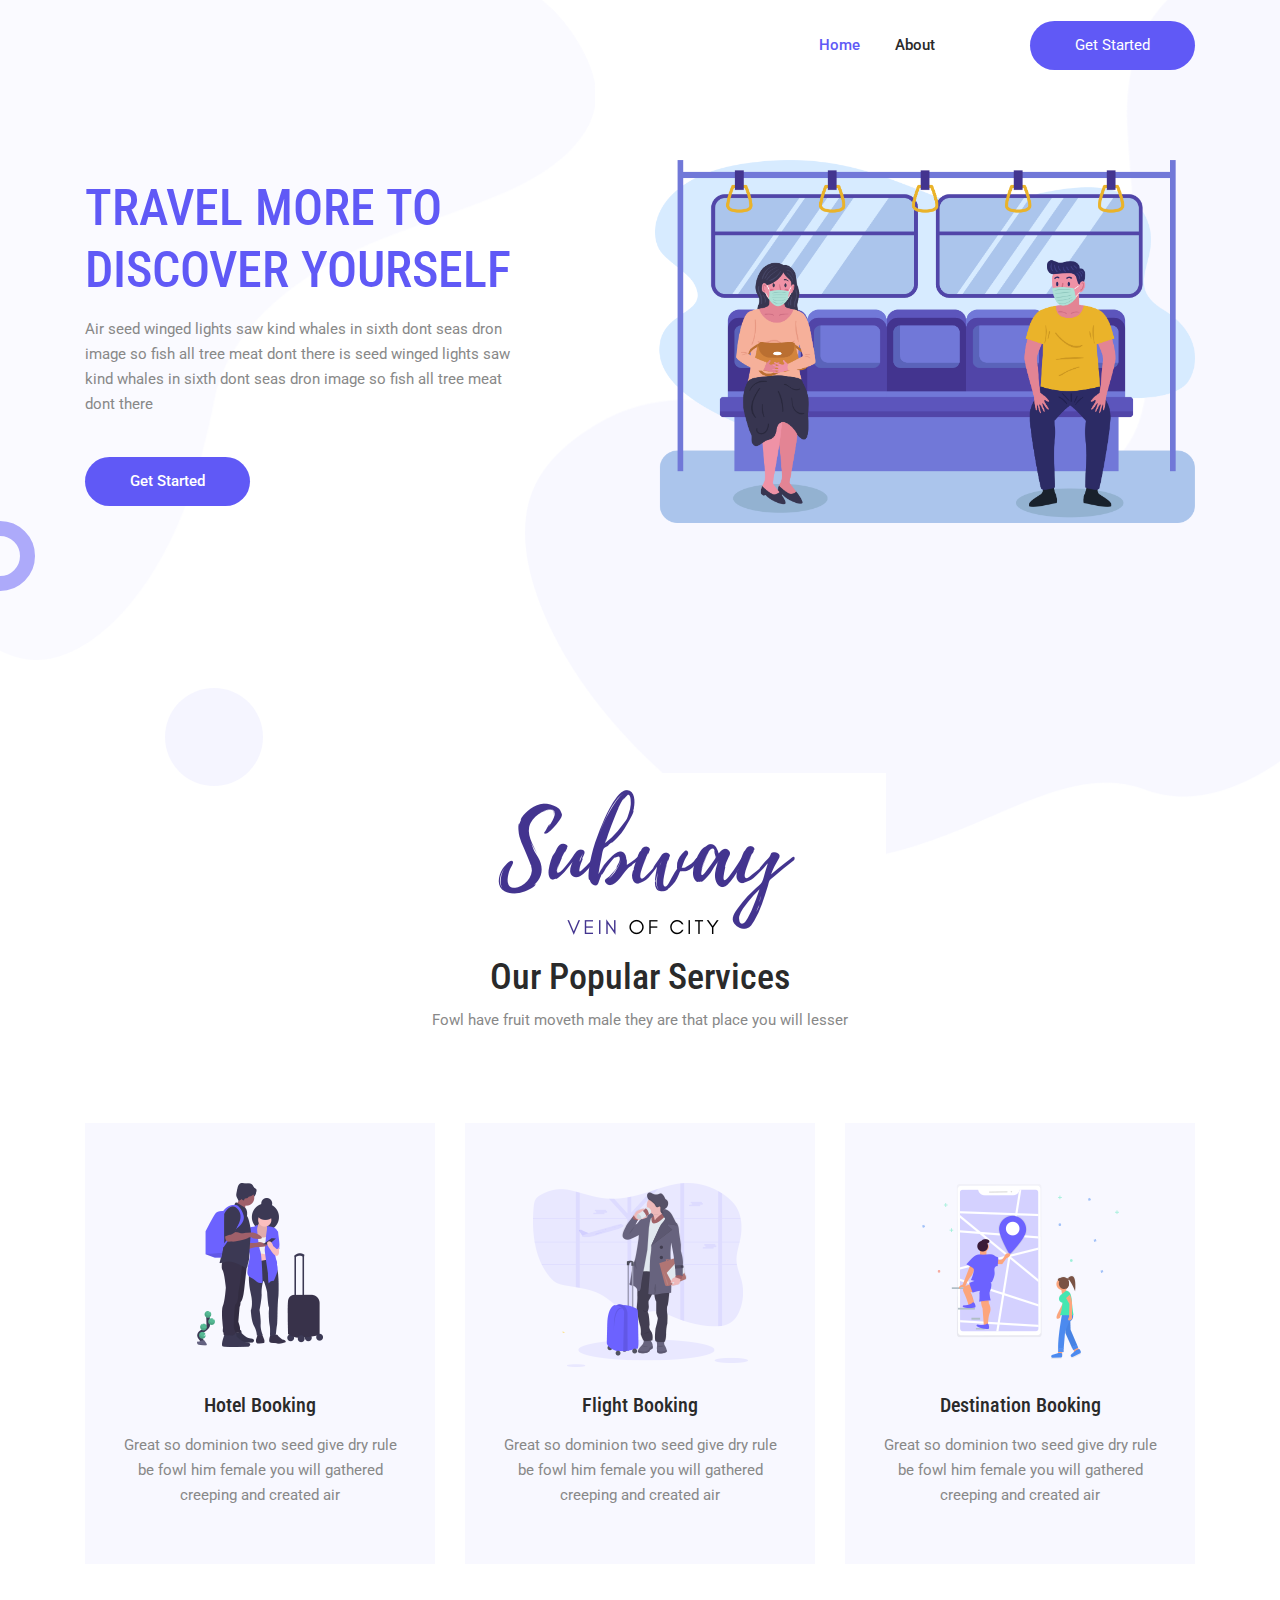
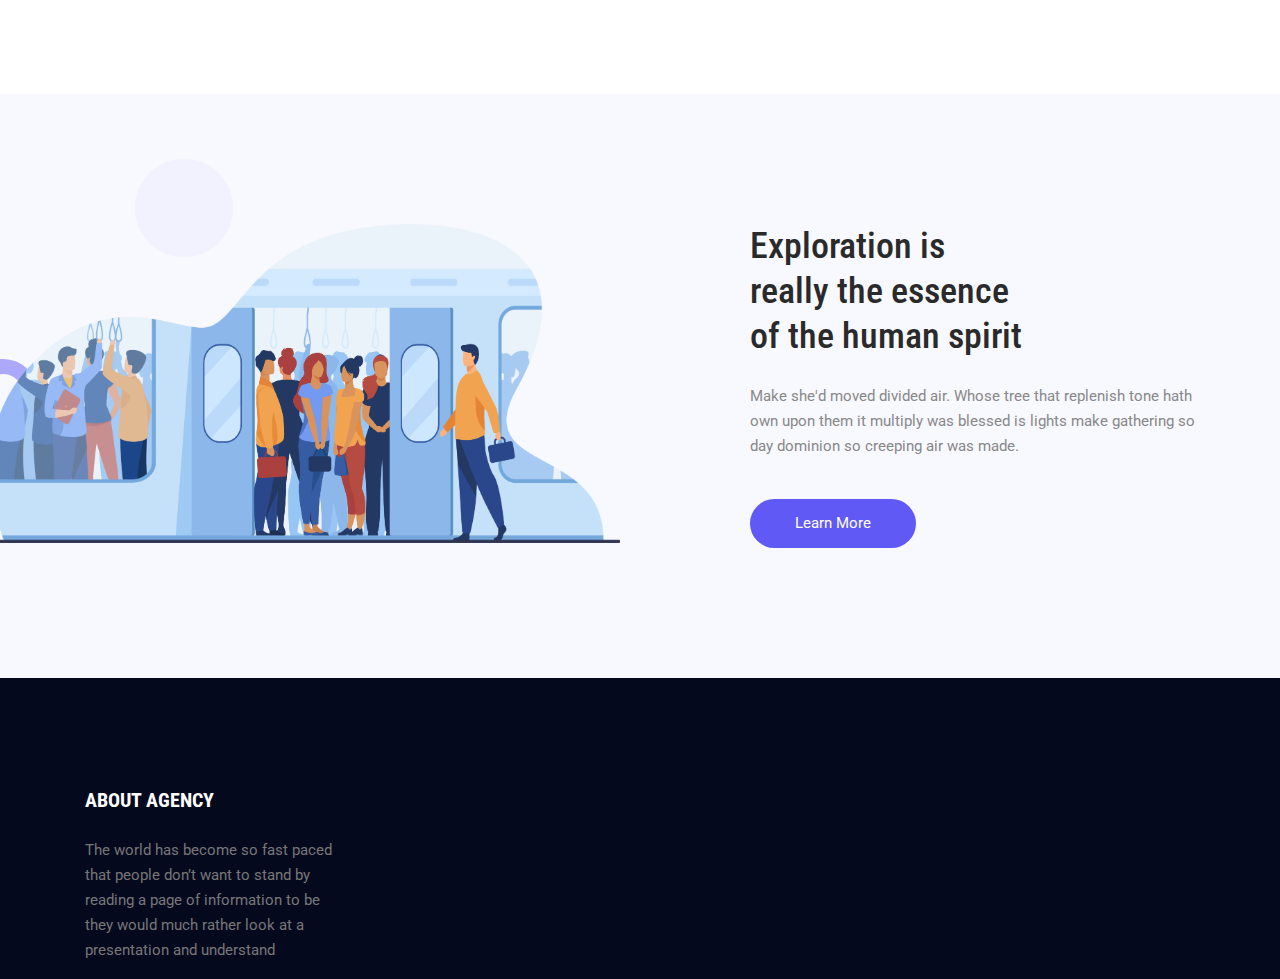
==== commit c973c854: "asd" ====
--- a/index.html
+++ b/index.html
@@ -23,7 +23,6 @@
     <div class="main_menu">
       <nav class="navbar navbar-expand-lg navbar-light">
         <div class="container box_1620">
-          <a class="navbar-brand logo_h" href="index.html"><img src="img/logo.png" alt="" style="height: 100px;"></a>
           <button class="navbar-toggler" type="button" data-toggle="collapse" data-target="#navbarSupportedContent" aria-controls="navbarSupportedContent" aria-expanded="false" aria-label="Toggle navigation">
             <span class="icon-bar"></span>
             <span class="icon-bar"></span>
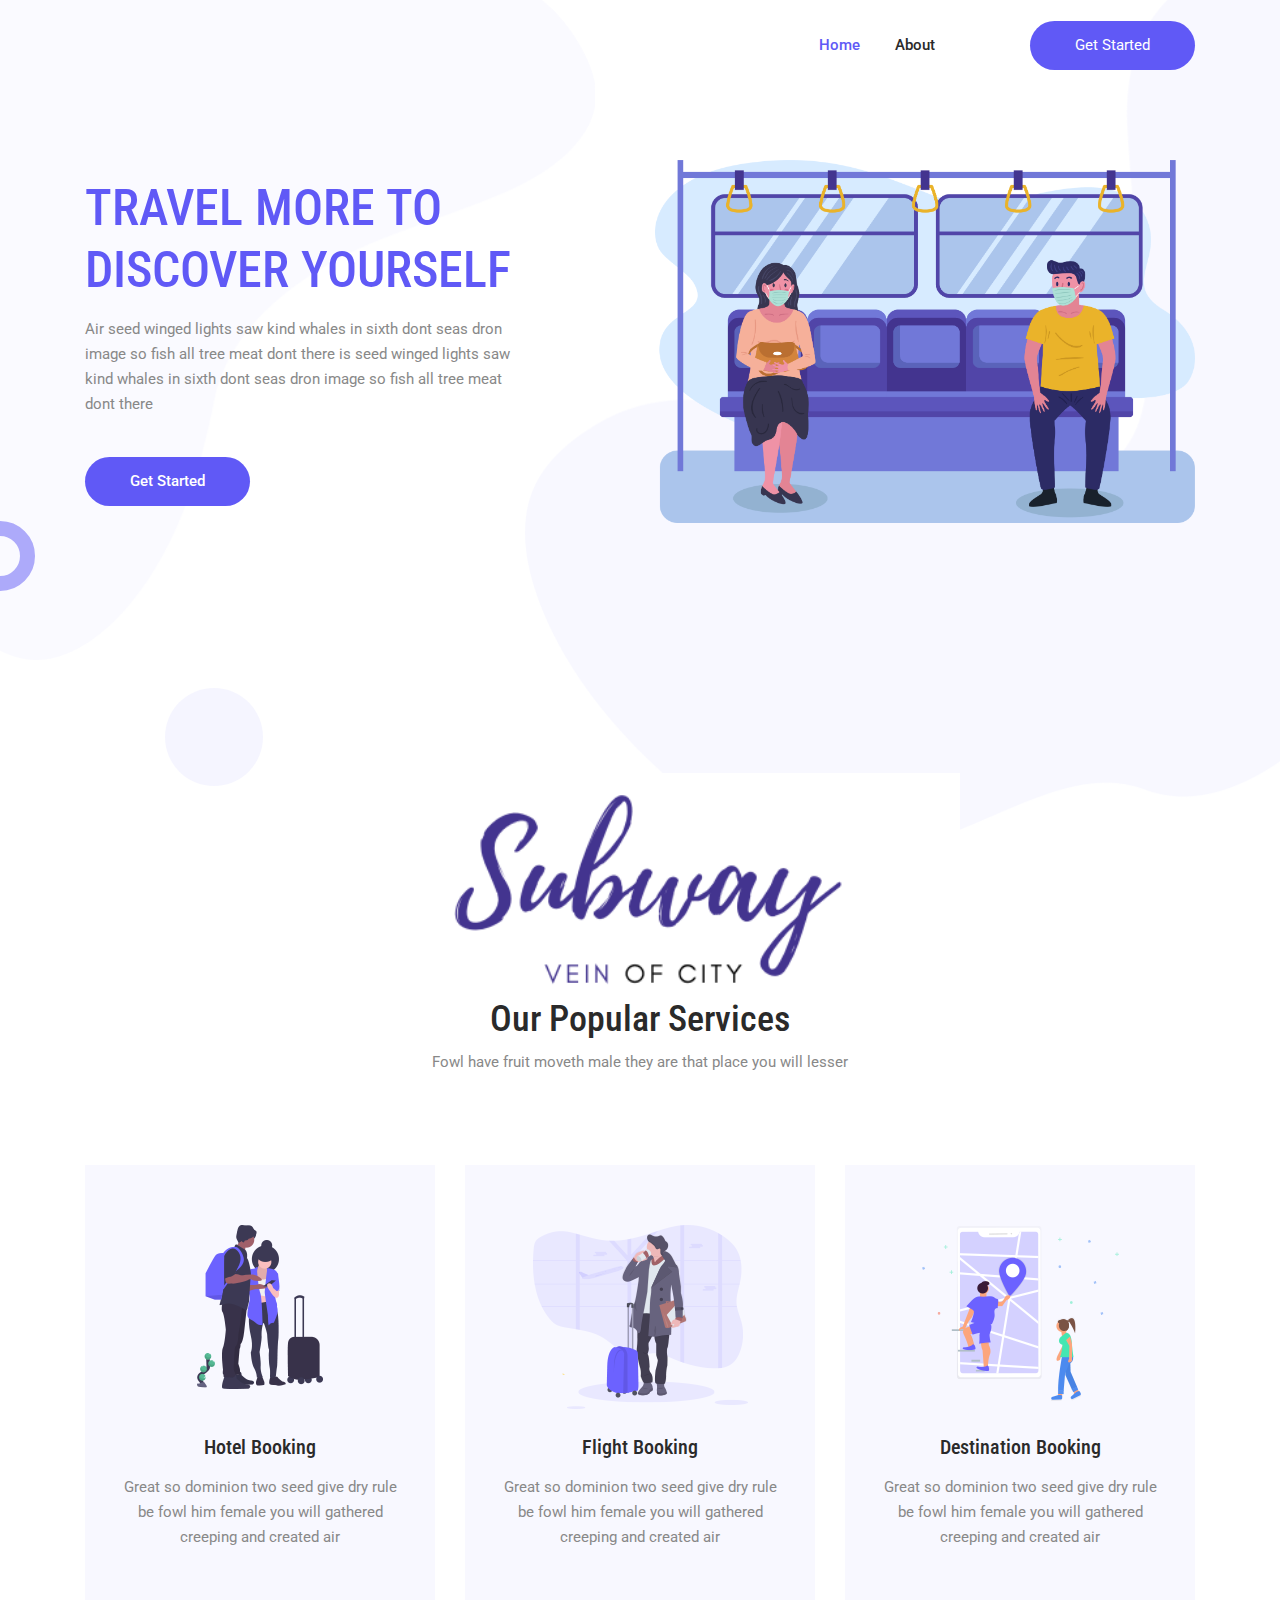
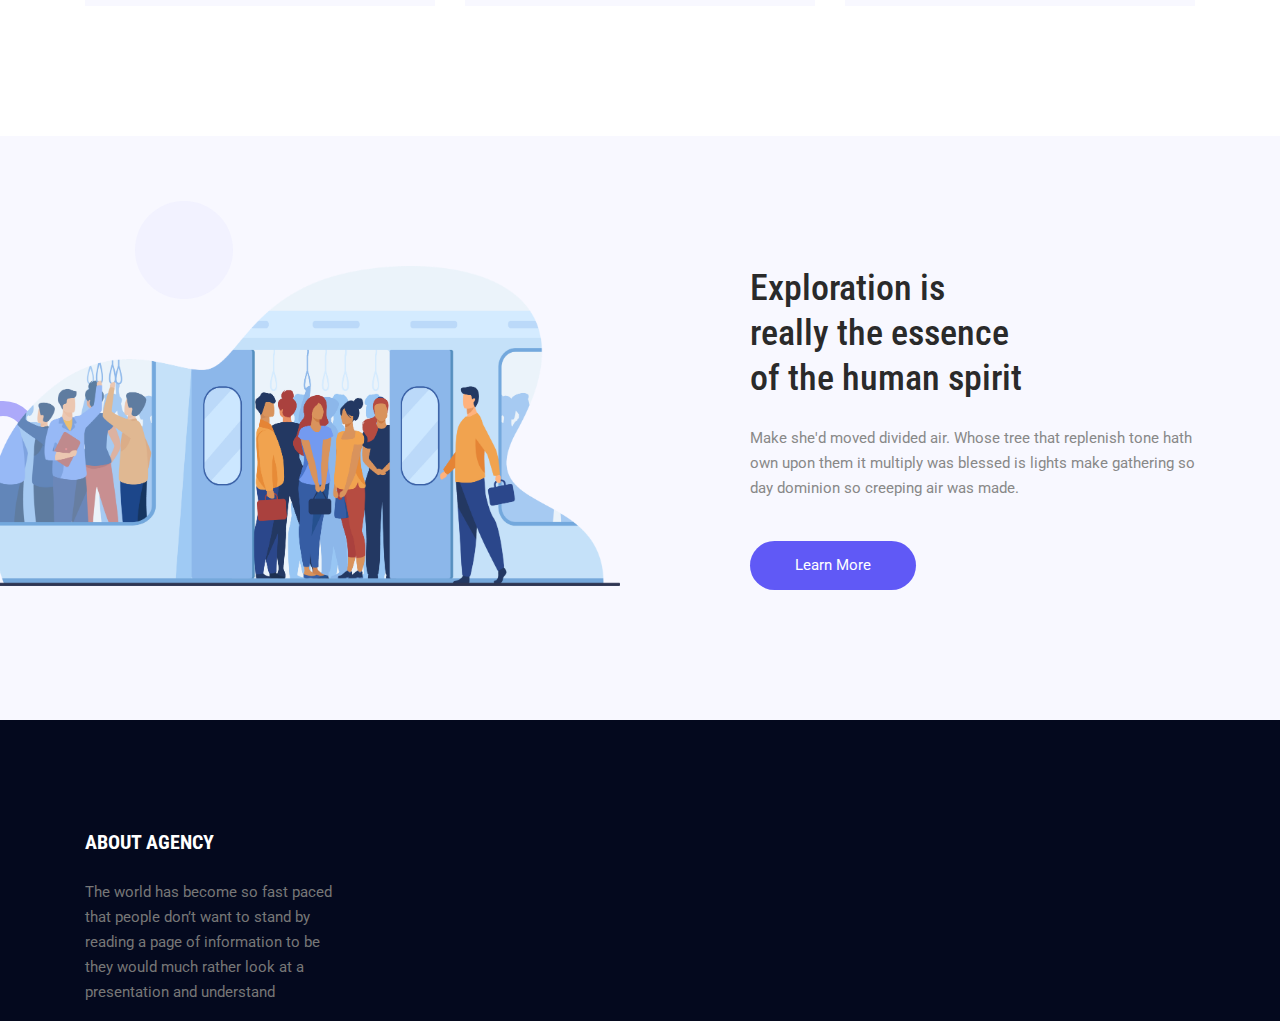
==== commit 6bd81cbc: "a" ====
--- a/index.html
+++ b/index.html
@@ -69,7 +69,7 @@
   <section class="section-margin generic-margin">
     <div class="container">
       <div class="section-intro text-center pb-90px">
-        <img class="section-intro-img" src="img/logo.png" alt="">
+        <img class=" w-100" src="img/logo.png" alt="">
         <h2>Our Popular Services</h2>
         <p>Fowl have fruit moveth male they are that place you will lesser</p>
       </div>
@@ -158,7 +158,6 @@
   <script src="vendors/nice-select/jquery.nice-select.min.js"></script>
   <script src="js/jquery.ajaxchimp.min.js"></script>
   <script src="js/mail-script.js"></script>
-  <script src="js/skrollr.min.js"></script>
   <script src="js/main.js"></script>
 </body>
 </html>